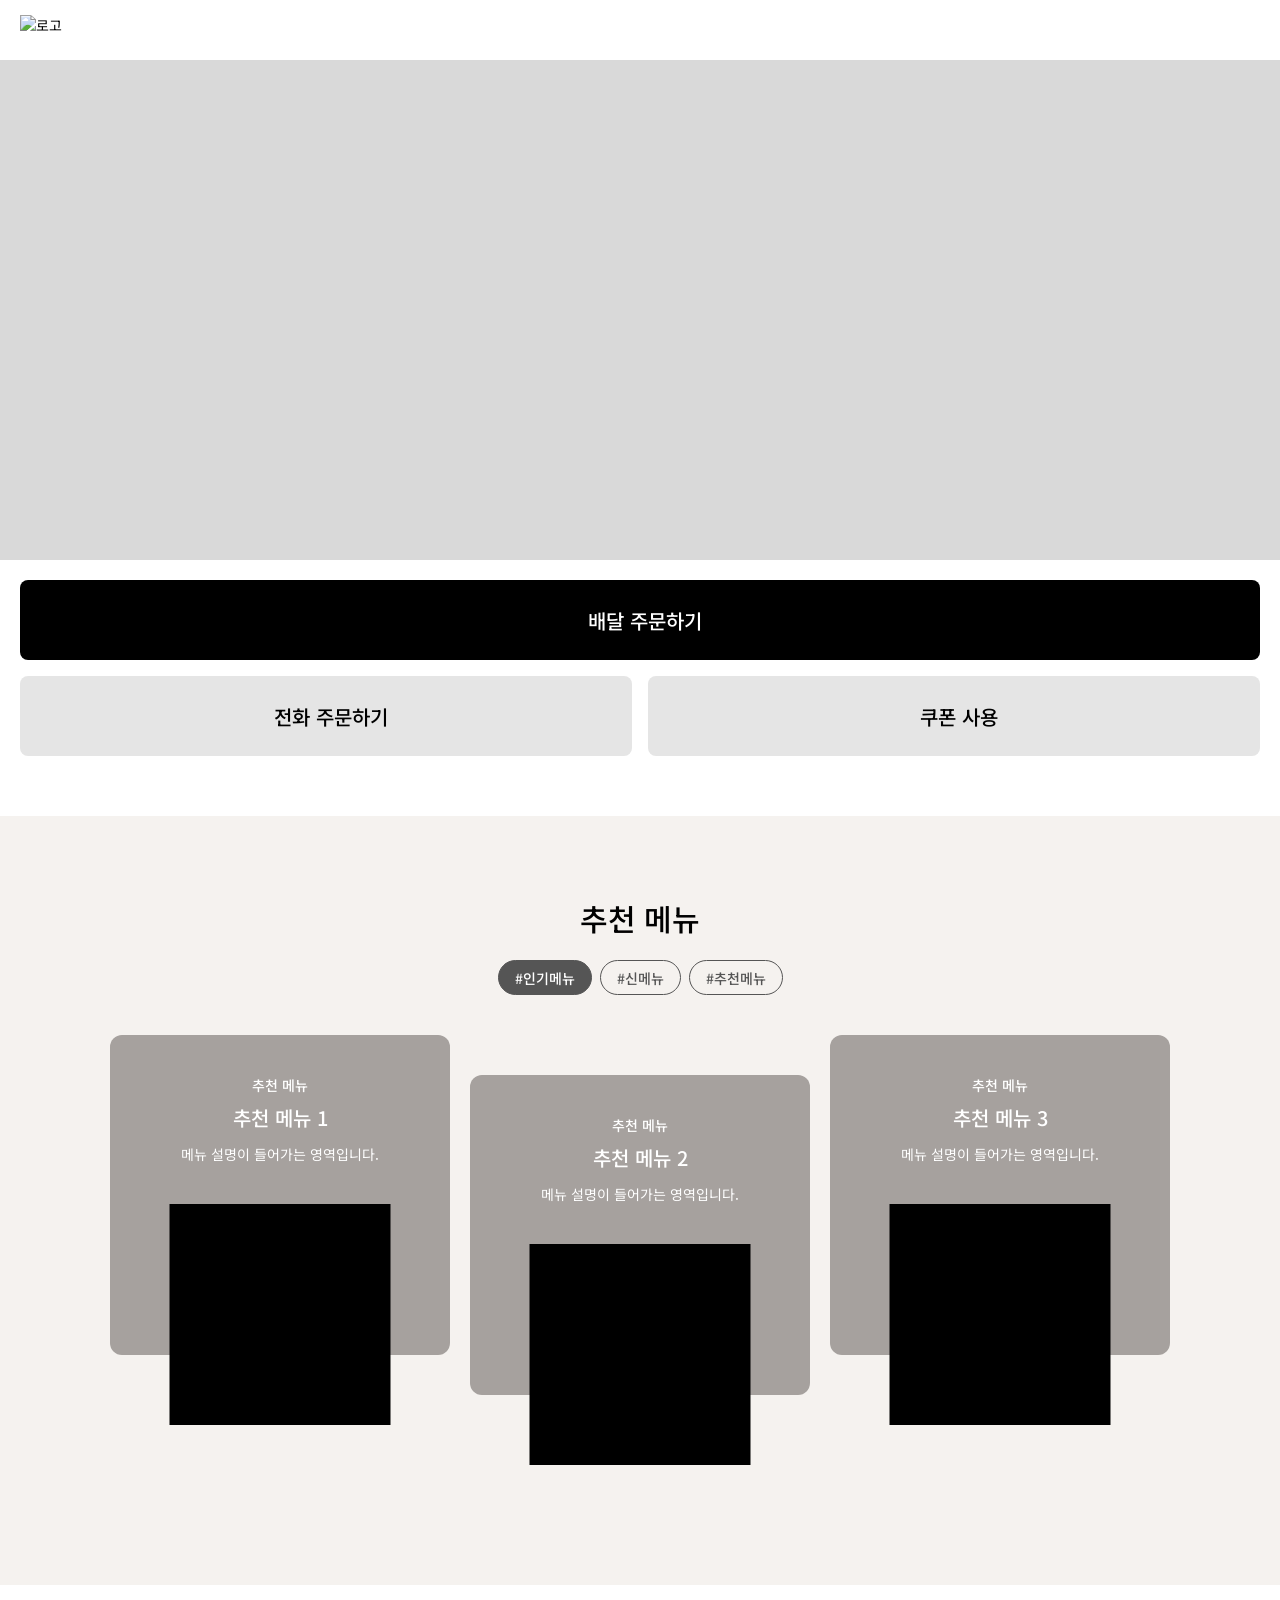
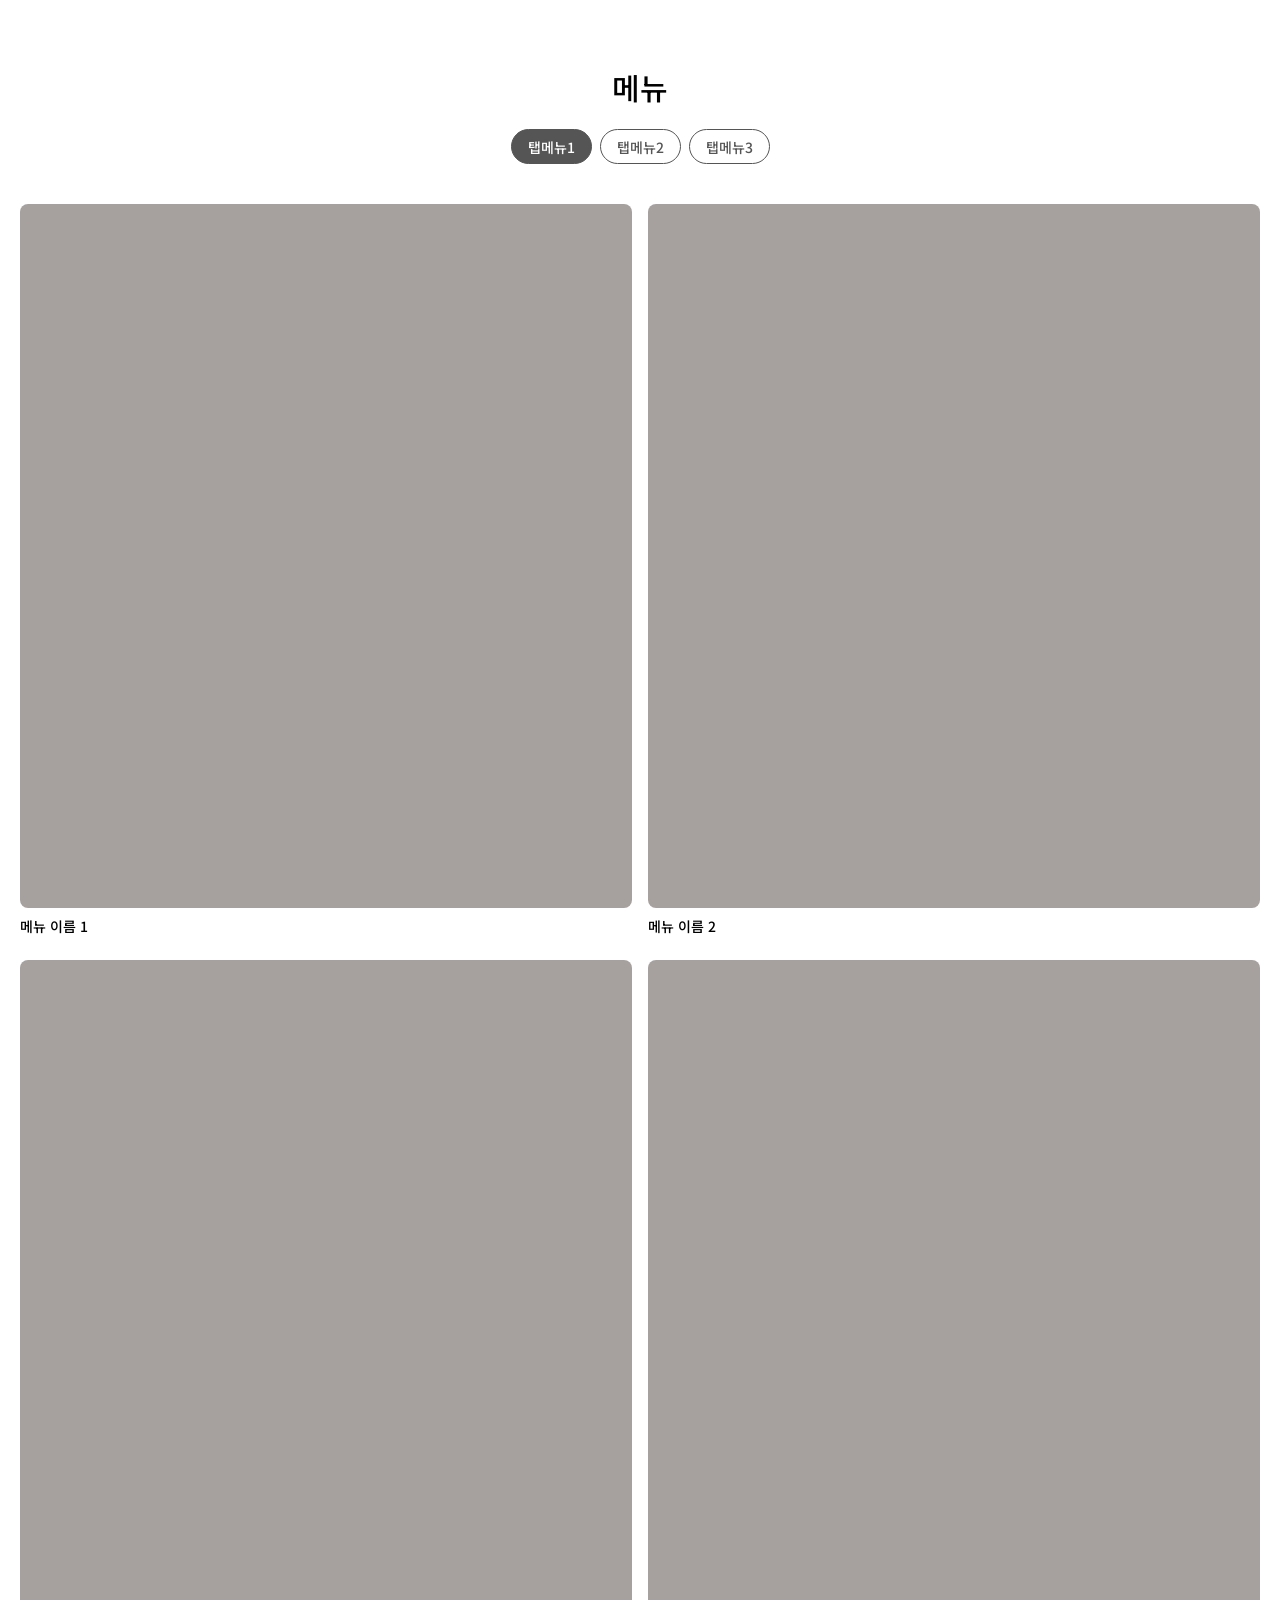
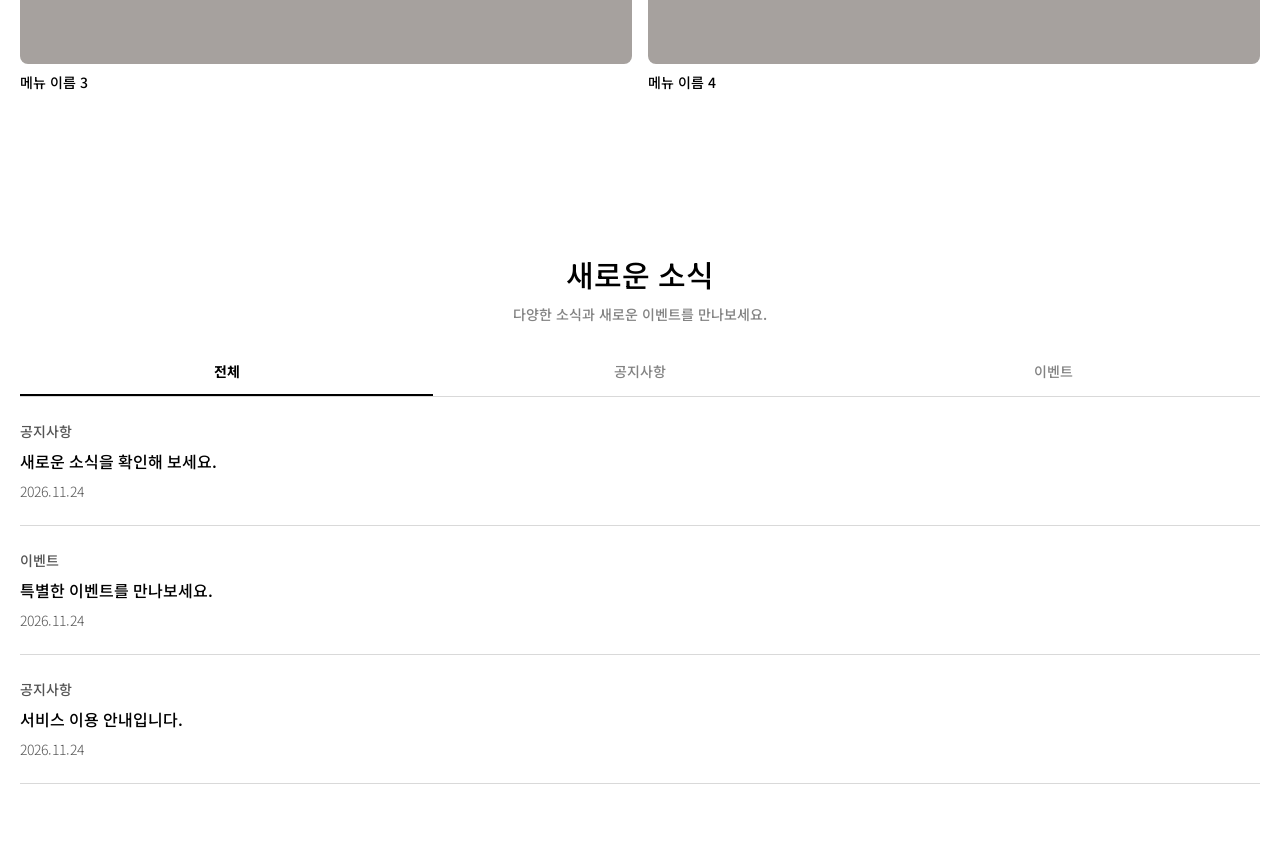
==== index.html @ c5b10034 "main page finish" ====
<!DOCTYPE html>
<html lang="ko">

<head>
    <meta charset="UTF-8">
    <meta name="viewport" content="width=device-width, initial-scale=1.0">

    <title>메인페이지</title>

    <!-- CSS -->
    <link rel="stylesheet" href="css/style.css">

    <!-- Noto Sans KR -->
    <link rel="preconnect" href="https://fonts.googleapis.com">
    <link rel="preconnect" href="https://fonts.gstatic.com" crossorigin>
    <link href="https://fonts.googleapis.com/css2?family=Noto+Sans+KR:wght@300;400;500;700&display=swap" rel="stylesheet">

    <!-- Lucide Icons -->
    <script src="https://unpkg.com/lucide@latest"></script>
</head>

<body>

    <!-- =========================
         HEADER
    ========================== -->

    <header class="header">
        <div class="inner">

            <!-- 로고 -->
            <a href="index.html" class="logo">
                <img src="images/logo.png" alt="로고">
            </a>

            <!-- 메뉴 -->
            <button type="button" class="menu-btn" aria-label="메뉴 열기">
                <i data-lucide="menu"></i>
            </button>

        </div>
    </header>


    <main>

        <!-- =========================
             HERO SECTION
        ========================== -->

        <section class="hero" aria-label="메인 배너">
        </section>


        <!-- =========================
             SECTION 1
             주문 버튼
        ========================== -->

        <section class="section_1">

            <div class="inner">

                <div class="order-wrap">

                    <button type="button" class="order-btn delivery">
                        <i data-lucide="bike"></i>
                        배달 주문하기
                    </button>

                    <button type="button" class="order-btn phone">
                        <i data-lucide="phone"></i>
                        전화 주문하기
                    </button>

                    <button type="button" class="order-btn coupon">
                        <i data-lucide="ticket"></i>
                        쿠폰 사용
                    </button>

                </div>

            </div>

        </section>


        <!-- =========================
             SECTION 2
             추천 메뉴
        ========================== -->

        <section class="section_2">

            <div class="inner">

                <h2 class="section-title">추천 메뉴</h2>

                <!-- 해시태그 버튼 -->

                <div class="hashtag-wrap">

                    <button type="button" class="hashtag active">
                        #인기메뉴
                    </button>

                    <button type="button" class="hashtag">
                        #신메뉴
                    </button>

                    <button type="button" class="hashtag">
                        #추천메뉴
                    </button>

                </div>

            </div>


            <!-- 추천 메뉴 슬라이드 -->

            <div class="recommend-wrap">

                <!-- 추천 메뉴 1 -->

                <article class="recommend-item">

                    <div class="recommend-card">

                        <p class="recommend-subtitle">
                            추천 메뉴
                        </p>

                        <h3 class="recommend-title">
                            추천 메뉴 1
                        </h3>

                        <p class="recommend-desc">
                            메뉴 설명이 들어가는 영역입니다.
                        </p>

                        <div class="recommend-img recommend-img01">
                        </div>

                    </div>

                </article>


                <!-- 추천 메뉴 2 / 중앙 카드 -->

                <article class="recommend-item current">

                    <div class="recommend-card">

                        <p class="recommend-subtitle">
                            추천 메뉴
                        </p>

                        <h3 class="recommend-title">
                            추천 메뉴 2
                        </h3>

                        <p class="recommend-desc">
                            메뉴 설명이 들어가는 영역입니다.
                        </p>

                        <div class="recommend-img recommend-img02">
                        </div>

                    </div>

                </article>


                <!-- 추천 메뉴 3 -->

                <article class="recommend-item">

                    <div class="recommend-card">

                        <p class="recommend-subtitle">
                            추천 메뉴
                        </p>

                        <h3 class="recommend-title">
                            추천 메뉴 3
                        </h3>

                        <p class="recommend-desc">
                            메뉴 설명이 들어가는 영역입니다.
                        </p>

                        <div class="recommend-img recommend-img03">
                        </div>

                    </div>

                </article>

            </div>

        </section>


        <!-- =========================
             SECTION 3
             메뉴
        ========================== -->

        <section class="section_3">

            <div class="inner">

                <h2 class="section-title">메뉴</h2>

                <!-- 해시태그 버튼 -->

                <div class="hashtag-wrap">

                    <button type="button" class="hashtag active">
                        탭메뉴1
                    </button>

                    <button type="button" class="hashtag">
                        탭메뉴2
                    </button>

                    <button type="button" class="hashtag">
                        탭메뉴3
                    </button>

                </div>


                <!-- 메뉴 콘텐츠 -->

                <div class="menu-wrap">

                    <!-- 메뉴 1 -->

                    <article class="menu-item">

                        <div class="menu-img menu-img01">
                        </div>

                        <h3 class="menu-title">
                            메뉴 이름 1
                        </h3>

                    </article>


                    <!-- 메뉴 2 -->

                    <article class="menu-item">

                        <div class="menu-img menu-img02">
                        </div>

                        <h3 class="menu-title">
                            메뉴 이름 2
                        </h3>

                    </article>


                    <!-- 메뉴 3 -->

                    <article class="menu-item">

                        <div class="menu-img menu-img03">
                        </div>

                        <h3 class="menu-title">
                            메뉴 이름 3
                        </h3>

                    </article>


                    <!-- 메뉴 4 -->

                    <article class="menu-item">

                        <div class="menu-img menu-img04">
                        </div>

                        <h3 class="menu-title">
                            메뉴 이름 4
                        </h3>

                    </article>

                </div>

            </div>

        </section>


        <!-- =========================
             SECTION 4
             새로운 소식
        ========================== -->

        <section class="section_4">

            <div class="inner">

                <h2 class="section-title">새로운 소식</h2>

                <p class="section-desc">
                    다양한 소식과 새로운 이벤트를 만나보세요.
                </p>


                <!-- 탭 메뉴 -->

                <div class="tab-wrap">

                    <button type="button" class="tab-btn active">
                        전체
                    </button>

                    <button type="button" class="tab-btn">
                        공지사항
                    </button>

                    <button type="button" class="tab-btn">
                        이벤트
                    </button>

                </div>


                <!-- 소식 콘텐츠 -->

                <div class="news-wrap">

                    <!-- 콘텐츠 1 -->

                    <article class="news-item">

                        <div class="news-text">

                            <p class="news-subtitle">
                                공지사항
                            </p>

                            <h3 class="news-title">
                                새로운 소식을 확인해 보세요.
                            </h3>

                            <p class="news-date">
                                2026.11.24
                            </p>

                        </div>

                        <i data-lucide="chevron-right"></i>

                    </article>


                    <!-- 콘텐츠 2 -->

                    <article class="news-item">

                        <div class="news-text">

                            <p class="news-subtitle">
                                이벤트
                            </p>

                            <h3 class="news-title">
                                특별한 이벤트를 만나보세요.
                            </h3>

                            <p class="news-date">
                                2026.11.24
                            </p>

                        </div>

                        <i data-lucide="chevron-right"></i>

                    </article>


                    <!-- 콘텐츠 3 -->

                    <article class="news-item">

                        <div class="news-text">

                            <p class="news-subtitle">
                                공지사항
                            </p>

                            <h3 class="news-title">
                                서비스 이용 안내입니다.
                            </h3>

                            <p class="news-date">
                                2026.11.24
                            </p>

                        </div>

                        <i data-lucide="chevron-right"></i>

                    </article>

                </div>

            </div>

        </section>

    </main>


    <!-- Lucide Icons 실행 -->

    <script>
        lucide.createIcons();
    </script>

</body>

</html>
---- css/style.css ----
/* =========================
   GLOBAL
========================= */

* {
    margin: 0;
    padding: 0;
    box-sizing: border-box;
}

body {
    width: 100%;
    font-family: 'Noto Sans KR', sans-serif;
    font-size: 14px;
    font-weight: 400;
    color: #000000;
    background-color: #ffffff;
}

a {
    color: inherit;
    text-decoration: none;
}

button {
    font-family: inherit;
    color: inherit;
    border: none;
    background: none;
    cursor: pointer;
}

img {
    display: block;
    max-width: 100%;
}

ul, ol {
    list-style: none;
}


/* =========================
   COMMON
   공통 레이아웃
========================= */

.inner {
    width: 100%;
    max-width: 1440px;
    padding: 0 20px;
    margin: 0 auto;
}


/* 공통 섹션 타이틀 */

.section-title {
    font-size: 30px;
    font-weight: 500;
    color: #000000;
    text-align: center;
    margin-bottom: 20px;
}


/* =========================
   HEADER
========================= */

.header {
    width: 100%;
    height: 60px;
    background-color: #ffffff;
}

.header .inner {
    height: 100%;
    display: flex;
    justify-content: space-between;
    align-items: center;
}


/* 로고 */

.logo {
    display: flex;
    align-items: center;
}

.logo img {
    height: 30px;
    width: auto;
}


/* 메뉴 아이콘 */

.menu-btn {
    display: flex;
    justify-content: center;
    align-items: center;
}

.menu-btn svg {
    width: 24px;
    height: 24px;
}


/* =========================
   HERO SECTION
========================= */

.hero {
    width: 100%;
    height: 500px;

    /* 임시 배경색 */
    background-color: #d9d9d9;

    /* 이미지 임시 경로 */
    background-image: url('../images/hero.jpg');

    background-position: center;
    background-repeat: no-repeat;
    background-size: cover;
}


/* =========================
   SECTION 1
   주문 버튼
========================= */

.section_1 {
    width: 100%;
    padding: 20px 0 60px;
    background-color: #ffffff;
}


/* 주문 버튼 전체 영역 */

.order-wrap {
    display: grid;
    grid-template-columns: repeat(2, minmax(0, 1fr));
    gap: 16px;
}


/* 주문 버튼 공통 스타일 */

.order-btn {
    width: 100%;
    height: 80px;

    display: flex;
    justify-content: center;
    align-items: center;
    gap: 10px;

    font-size: 20px;
    font-weight: 500;

    background-color: #e5e5e5;
    border-radius: 8px;
}


/* 배달 주문하기 */

.delivery {
    grid-column: 1 / -1;
    background-color: #000000;
    color: #ffffff;
}


/* 전화 주문하기 */

.phone {
    background-color: #e5e5e5;
}


/* 쿠폰 사용 */

.coupon {
    background-color: #e5e5e5;
}


/* 주문 버튼 아이콘 */

.order-btn svg {
    width: 24px;
    height: 24px;
    flex-shrink: 0;
}


/* =========================
   COMMON HASHTAG
   공통 해시태그 버튼
========================= */

.hashtag-wrap {
    display: flex;
    justify-content: center;
    align-items: center;
    flex-wrap: wrap;

    gap: 8px;
    margin-bottom: 40px;
}

.hashtag {
    height: 35px;
    padding: 0 16px;

    display: flex;
    justify-content: center;
    align-items: center;

    font-size: 14px;
    font-weight: 500;

    border: 1px solid #555555;
    border-radius: 30px;

    background-color: transparent;
    color: #555555;
}


/* 활성화 해시태그 */

.hashtag.active {
    background-color: #555555;
    color: #ffffff;
}


/* =========================
   SECTION 2
   추천 메뉴
========================= */

.section_2 {
    width: 100%;
    padding: 80px 0 100px;

    background-color: #f5f2ef;

    /* 영역 밖으로 나가는 카드 숨기기 */
    overflow: hidden;
}


/* 추천 메뉴 전체 영역 */

.recommend-wrap {
    width: 100%;
    max-width: 1440px;
    margin: 0 auto;

    display: flex;
    justify-content: center;
    align-items: flex-start;

    gap: 20px;

    /* 카드 하단 이미지 공간 확보 */
    padding-bottom: 90px;
}


/* 추천 메뉴 개별 콘텐츠 */

.recommend-item {
    flex-shrink: 0;
    width: 68%;
    max-width: 340px;
}


/* 중앙 카드 위치 조정 */

.recommend-item.current {
    margin-top: 40px;
}


/* 추천 메뉴 배경 카드 */

.recommend-card {
    position: relative;

    width: 100%;
    height: 320px;

    padding: 40px 16px 0;

    background-color: #a6a19e;
    border-radius: 12px;

    text-align: center;
}


/* 추천 메뉴 서브 타이틀 */

.recommend-subtitle {
    font-size: 14px;
    font-weight: 500;
    color: #ffffff;

    margin-bottom: 8px;
}


/* 추천 메뉴 타이틀 */

.recommend-title {
    font-size: 20px;
    font-weight: 500;
    color: #ffffff;

    margin-bottom: 12px;
}


/* 추천 메뉴 설명 */

.recommend-desc {
    font-size: 14px;
    font-weight: 400;
    color: #ffffff;
}


/* 추천 메뉴 이미지 */

.recommend-img {
    position: absolute;

    left: 50%;
    bottom: -70px;

    transform: translateX(-50%);

    width: 65%;
    aspect-ratio: 1 / 1;

    /* 임시 이미지 영역 */
    background-color: #000000;

    background-position: center;
    background-repeat: no-repeat;
    background-size: contain;
}


/* 추천 메뉴 이미지 임시 경로 */

.recommend-img01 {
    background-image: url('../images/recommend01.png');
}

.recommend-img02 {
    background-image: url('../images/recommend02.png');
}

.recommend-img03 {
    background-image: url('../images/recommend03.png');
}


/* =========================
   SECTION 3
   메뉴
========================= */

.section_3 {
    width: 100%;
    padding: 80px 0;
    background-color: #ffffff;
}


/* 메뉴 콘텐츠 전체 영역 */

.menu-wrap {
    display: grid;

    /* 가로 2열 배치 */
    grid-template-columns: repeat(2, minmax(0, 1fr));

    column-gap: 16px;
    row-gap: 24px;
}


/* 메뉴 개별 콘텐츠 */

.menu-item {
    width: 100%;
    min-width: 0;
}


/* 메뉴 이미지 */

.menu-img {
    width: 100%;

    /* 세로가 조금 더 긴 직사각형 */
    aspect-ratio: 1 / 1.15;

    /* 임시 이미지 배경색 */
    background-color: #a6a19e;

    border-radius: 8px;

    background-position: center;
    background-repeat: no-repeat;
    background-size: cover;
}


/* 메뉴 이미지 임시 경로 */

.menu-img01 {
    background-image: url('../images/menu01.jpg');
}

.menu-img02 {
    background-image: url('../images/menu02.jpg');
}

.menu-img03 {
    background-image: url('../images/menu03.jpg');
}

.menu-img04 {
    background-image: url('../images/menu04.jpg');
}


/* 메뉴 콘텐츠 타이틀 */

.menu-title {
    font-size: 14px;
    font-weight: 500;
    color: #000000;

    text-align: left;
    margin-top: 8px;
}


/* =========================
   SECTION 4
   새로운 소식
========================= */

.section_4 {
    width: 100%;
    padding: 80px 0;
    background-color: #ffffff;
}


/* 섹션 타이틀 */

.section_4 .section-title {
    margin-bottom: 8px;
}


/* 문단 */

.section-desc {
    font-size: 14px;
    font-weight: 500;
    color: #838383;

    text-align: center;
    margin-bottom: 24px;
}


/* 탭 메뉴 전체 영역 */

.tab-wrap {
    display: flex;
    width: 100%;

    border-bottom: 1px solid #d9d9d9;
}


/* 탭 메뉴 버튼 */

.tab-btn {
    flex: 1;
    height: 48px;

    font-size: 14px;
    font-weight: 500;
    color: #838383;

    border-bottom: 2px solid transparent;
}


/* 활성화 탭 */

.tab-btn.active {
    font-weight: 700;
    color: #000000;

    border-bottom: 2px solid #000000;
}


/* 소식 콘텐츠 전체 영역 */

.news-wrap {
    width: 100%;
}


/* 소식 개별 콘텐츠 */

.news-item {
    display: flex;
    justify-content: space-between;
    align-items: center;

    gap: 16px;
    padding: 24px 0;

    border-bottom: 1px solid #d9d9d9;
}


/* 소식 텍스트 영역 */

.news-text {
    display: flex;
    flex-direction: column;

    gap: 8px;
}


/* 콘텐츠 서브 타이틀 */

.news-subtitle {
    font-size: 14px;
    font-weight: 500;
    color: #555555;
}


/* 콘텐츠 타이틀 */

.news-title {
    font-size: 16px;
    font-weight: 500;
    color: #000000;
}


/* 콘텐츠 날짜 */

.news-date {
    font-size: 14px;
    font-weight: 300;
    color: #555555;
}


/* 화살표 아이콘 */

.news-item svg {
    width: 20px;
    height: 20px;
    flex-shrink: 0;
}


/* =========================
   RESPONSIVE
   모바일 화면
========================= */

@media screen and (max-width: 480px) {

    /* 주문 버튼 */

    .order-btn {
        gap: 6px;
    }

    .order-btn svg {
        width: 20px;
        height: 20px;
    }


    /* 해시태그 버튼 */

    .hashtag {
        padding: 0 12px;
    }


    /* 추천 메뉴 */

    .recommend-wrap {
        gap: 16px;
    }

    .recommend-item {
        width: 68%;
    }

    .recommend-card {
        height: 300px;
    }


    /* 메뉴 */

    .menu-wrap {
        column-gap: 16px;
        row-gap: 24px;
    }

}


/* 작은 모바일 화면 */

@media screen and (max-width: 360px) {

    .order-btn {
        font-size: 16px;
    }

    .hashtag {
        padding: 0 10px;
    }

    .recommend-title {
        font-size: 18px;
    }

}
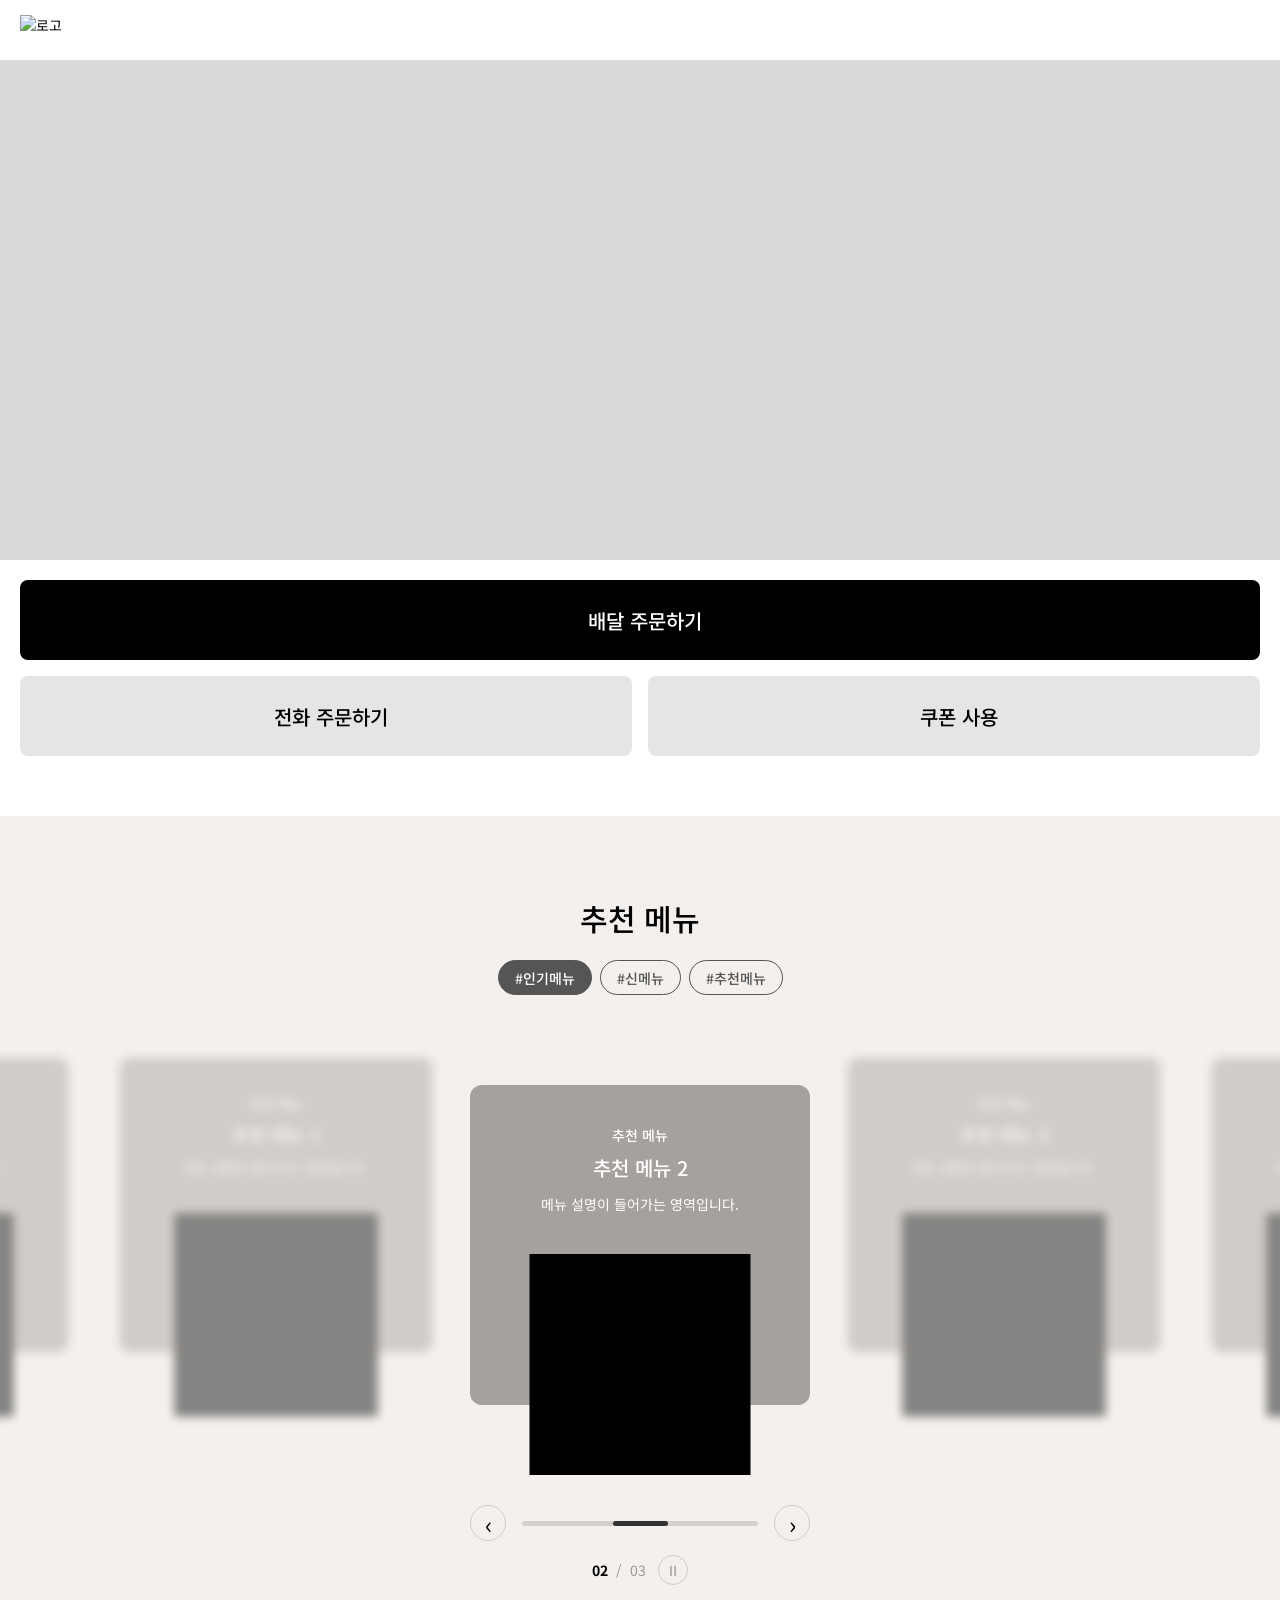
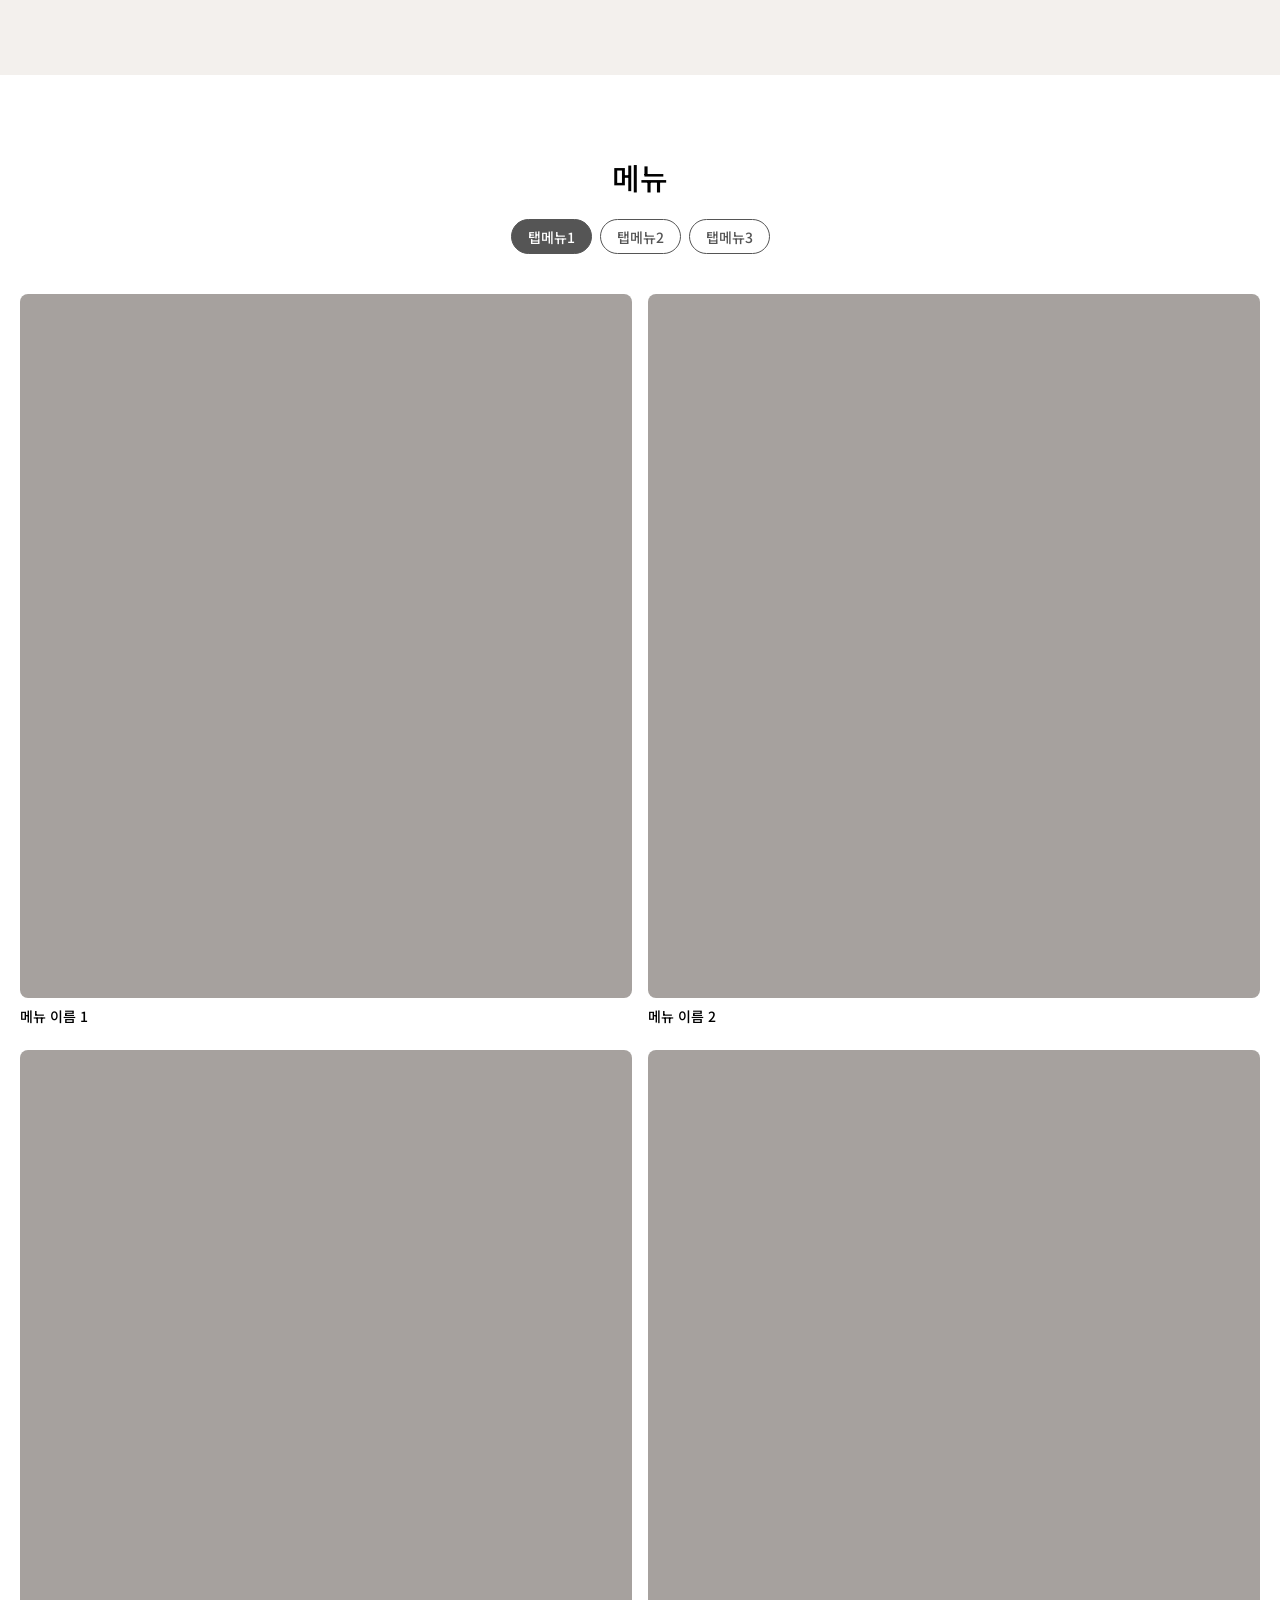
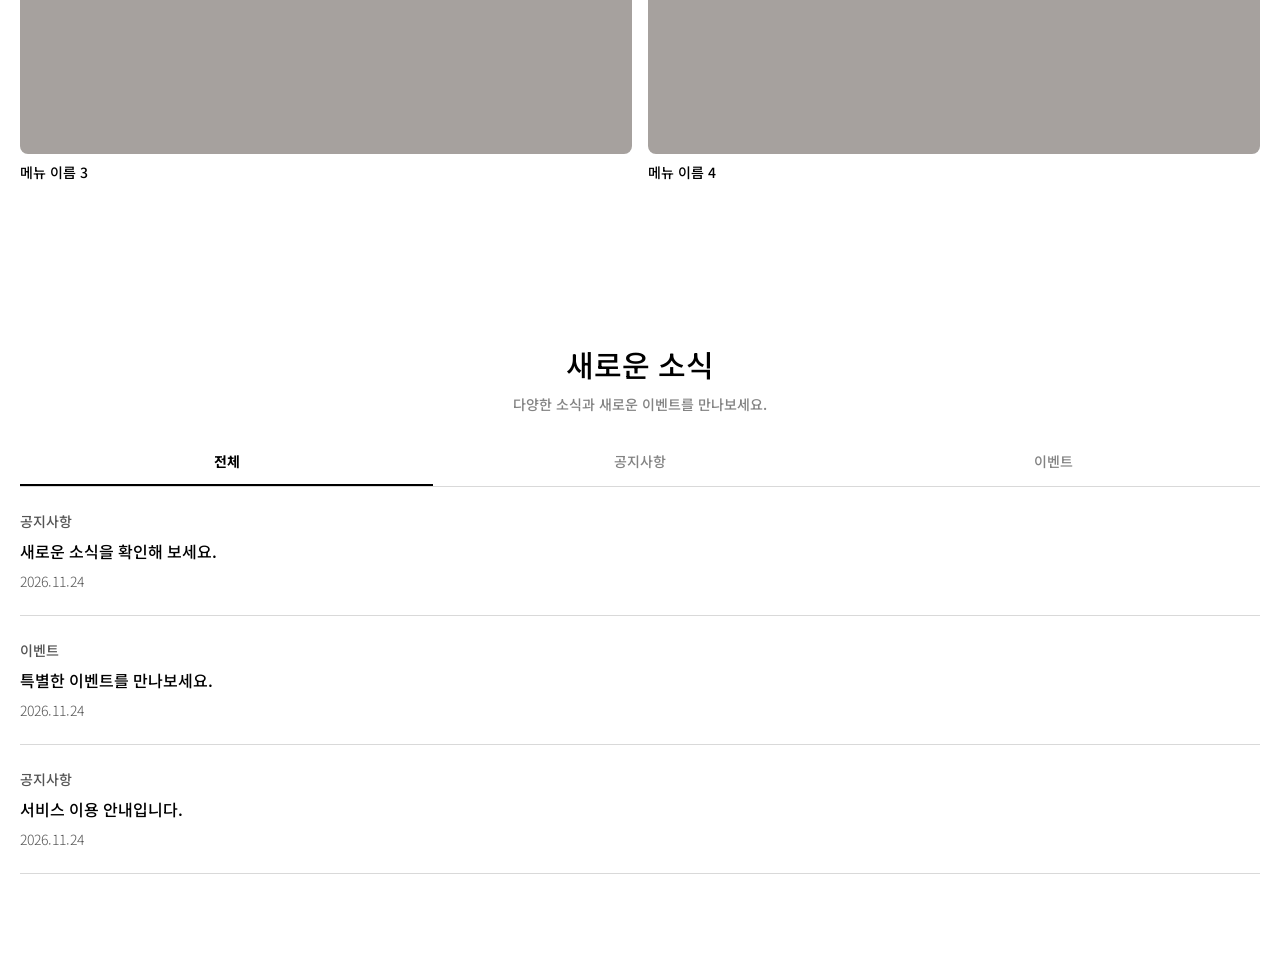
==== commit f7075a06: "배포_1" ====
--- a/index.html
+++ b/index.html
@@ -8,15 +8,12 @@
 
     <title>메인페이지</title>
 
-    <!-- CSS -->
     <link rel="stylesheet" href="css/style.css">
 
     <!-- Noto Sans KR -->
-    <link rel="preconnect" href="https://fonts.googleapis.com">
-    <link rel="preconnect" href="https://fonts.gstatic.com" crossorigin>
     <link href="https://fonts.googleapis.com/css2?family=Noto+Sans+KR:wght@300;400;500;700&display=swap" rel="stylesheet">
 
-    <!-- Lucide Icons -->
+    <!-- Lucide 아이콘 -->
     <script src="https://unpkg.com/lucide@latest"></script>
 </head>
 
@@ -29,13 +26,11 @@
     <header class="header">
         <div class="inner">
 
-            <!-- 로고 -->
-            <a href="index.html" class="logo">
+            <a class="logo" href="index.html">
                 <img src="images/logo.png" alt="로고">
             </a>
 
-            <!-- 메뉴 -->
-            <button type="button" class="menu-btn" aria-label="메뉴 열기">
+            <button class="menu-btn" id="menuOpen" aria-label="메뉴 열기">
                 <i data-lucide="menu"></i>
             </button>
 
@@ -43,19 +38,72 @@
     </header>
 
 
+    <!-- =========================
+         햄버거 메뉴
+    ========================== -->
+
+    <div class="menu-overlay" id="menuOverlay"></div>
+
+    <aside class="side-menu" id="sideMenu" inert>
+
+        <div class="side-menu-header">
+
+            <h2>MENU</h2>
+
+            <button id="menuClose" aria-label="메뉴 닫기">
+                <i data-lucide="x"></i>
+            </button>
+
+        </div>
+
+        <nav>
+            <ul class="side-menu-list">
+
+                <li>
+                    <a href="list.html">
+                        리스트페이지
+                        <i data-lucide="chevron-right"></i>
+                    </a>
+                </li>
+
+                <li>
+                    <a href="#">
+                        상세페이지
+                        <i data-lucide="chevron-right"></i>
+                    </a>
+                </li>
+
+                <li>
+                    <a href="#">
+                        결제페이지
+                        <i data-lucide="chevron-right"></i>
+                    </a>
+                </li>
+
+                <li>
+                    <a href="#">
+                        결제
+                        <i data-lucide="chevron-right"></i>
+                    </a>
+                </li>
+
+            </ul>
+        </nav>
+
+    </aside>
+
+
     <main>
 
         <!-- =========================
-             HERO SECTION
+             MAIN BANNER
         ========================== -->
 
-        <section class="hero" aria-label="메인 배너">
-        </section>
+        <section class="hero" aria-label="메인 배너"></section>
 
 
         <!-- =========================
-             SECTION 1
-             주문 버튼
+             SECTION 1 : 주문하기
         ========================== -->
 
         <section class="section_1">
@@ -64,20 +112,20 @@
 
                 <div class="order-wrap">
 
-                    <button type="button" class="order-btn delivery">
+                    <a href="list.html" class="order-btn delivery">
                         <i data-lucide="bike"></i>
                         배달 주문하기
-                    </button>
-
-                    <button type="button" class="order-btn phone">
+                    </a>
+
+                    <button class="order-btn phone" id="phoneOpen">
                         <i data-lucide="phone"></i>
                         전화 주문하기
                     </button>
 
-                    <button type="button" class="order-btn coupon">
+                    <a href="#" class="order-btn coupon">
                         <i data-lucide="ticket"></i>
                         쿠폰 사용
-                    </button>
+                    </a>
 
                 </div>
 
@@ -87,31 +135,20 @@
 
 
         <!-- =========================
-             SECTION 2
-             추천 메뉴
+             SECTION 2 : 추천 메뉴
         ========================== -->
 
-        <section class="section_2">
+        <section class="section_2" id="recommendSection">
 
             <div class="inner">
 
                 <h2 class="section-title">추천 메뉴</h2>
 
-                <!-- 해시태그 버튼 -->
-
                 <div class="hashtag-wrap">
 
-                    <button type="button" class="hashtag active">
-                        #인기메뉴
-                    </button>
-
-                    <button type="button" class="hashtag">
-                        #신메뉴
-                    </button>
-
-                    <button type="button" class="hashtag">
-                        #추천메뉴
-                    </button>
+                    <button class="hashtag active">#인기메뉴</button>
+                    <button class="hashtag">#신메뉴</button>
+                    <button class="hashtag">#추천메뉴</button>
 
                 </div>
 
@@ -120,93 +157,144 @@
 
             <!-- 추천 메뉴 슬라이드 -->
 
-            <div class="recommend-wrap">
-
-                <!-- 추천 메뉴 1 -->
-
-                <article class="recommend-item">
-
-                    <div class="recommend-card">
-
-                        <p class="recommend-subtitle">
-                            추천 메뉴
-                        </p>
-
-                        <h3 class="recommend-title">
-                            추천 메뉴 1
-                        </h3>
-
-                        <p class="recommend-desc">
-                            메뉴 설명이 들어가는 영역입니다.
-                        </p>
-
-                        <div class="recommend-img recommend-img01">
+            <div class="recommend-viewport"
+                 id="recommendViewport"
+                 tabindex="0"
+                 aria-label="추천 메뉴 슬라이드">
+
+                <div class="recommend-wrap" id="recommendTrack">
+
+
+                    <!-- 추천 메뉴 1 -->
+
+                    <article class="recommend-item">
+
+                        <div class="recommend-card">
+
+                            <p class="recommend-subtitle">
+                                추천 메뉴
+                            </p>
+
+                            <h3 class="recommend-title">
+                                추천 메뉴 1
+                            </h3>
+
+                            <p class="recommend-desc">
+                                메뉴 설명이 들어가는 영역입니다.
+                            </p>
+
+                            <div class="recommend-img recommend-img01"></div>
+
                         </div>
 
-                    </div>
-
-                </article>
-
-
-                <!-- 추천 메뉴 2 / 중앙 카드 -->
-
-                <article class="recommend-item current">
-
-                    <div class="recommend-card">
-
-                        <p class="recommend-subtitle">
-                            추천 메뉴
-                        </p>
-
-                        <h3 class="recommend-title">
-                            추천 메뉴 2
-                        </h3>
-
-                        <p class="recommend-desc">
-                            메뉴 설명이 들어가는 영역입니다.
-                        </p>
-
-                        <div class="recommend-img recommend-img02">
+                    </article>
+
+
+                    <!-- 추천 메뉴 2 -->
+
+                    <article class="recommend-item">
+
+                        <div class="recommend-card">
+
+                            <p class="recommend-subtitle">
+                                추천 메뉴
+                            </p>
+
+                            <h3 class="recommend-title">
+                                추천 메뉴 2
+                            </h3>
+
+                            <p class="recommend-desc">
+                                메뉴 설명이 들어가는 영역입니다.
+                            </p>
+
+                            <div class="recommend-img recommend-img02"></div>
+
                         </div>
 
-                    </div>
-
-                </article>
-
-
-                <!-- 추천 메뉴 3 -->
-
-                <article class="recommend-item">
-
-                    <div class="recommend-card">
-
-                        <p class="recommend-subtitle">
-                            추천 메뉴
-                        </p>
-
-                        <h3 class="recommend-title">
-                            추천 메뉴 3
-                        </h3>
-
-                        <p class="recommend-desc">
-                            메뉴 설명이 들어가는 영역입니다.
-                        </p>
-
-                        <div class="recommend-img recommend-img03">
+                    </article>
+
+
+                    <!-- 추천 메뉴 3 -->
+
+                    <article class="recommend-item">
+
+                        <div class="recommend-card">
+
+                            <p class="recommend-subtitle">
+                                추천 메뉴
+                            </p>
+
+                            <h3 class="recommend-title">
+                                추천 메뉴 3
+                            </h3>
+
+                            <p class="recommend-desc">
+                                메뉴 설명이 들어가는 영역입니다.
+                            </p>
+
+                            <div class="recommend-img recommend-img03"></div>
+
                         </div>
 
-                    </div>
-
-                </article>
+                    </article>
+
+                </div>
 
             </div>
 
+
+            <!-- 하단 스크롤바 및 화살표 -->
+
+            <div class="recommend-controls">
+
+                <button class="slide-arrow"
+                        id="prevSlide"
+                        aria-label="이전 메뉴">
+                    ‹
+                </button>
+
+                <input type="range"
+                       id="recommendScrollbar"
+                       class="recommend-scrollbar"
+                       min="0"
+                       max="2"
+                       step="1"
+                       value="1"
+                       aria-label="추천 메뉴 이동">
+
+                <button class="slide-arrow"
+                        id="nextSlide"
+                        aria-label="다음 메뉴">
+                    ›
+                </button>
+
+            </div>
+
+
+            <!-- 슬라이드 번호 및 자동 재생 -->
+
+            <div class="slide-pagination">
+
+                <strong id="currentSlide">02</strong>
+
+                <span>/</span>
+
+                <span id="totalSlide">03</span>
+
+                <button class="play-toggle"
+                        id="playToggle"
+                        aria-label="자동 재생 일시정지">
+                    Ⅱ
+                </button>
+
+            </div>
+
         </section>
 
 
         <!-- =========================
-             SECTION 3
-             메뉴
+             SECTION 3 : 메뉴
         ========================== -->
 
         <section class="section_3">
@@ -215,81 +303,49 @@
 
                 <h2 class="section-title">메뉴</h2>
 
-                <!-- 해시태그 버튼 -->
-
                 <div class="hashtag-wrap">
 
-                    <button type="button" class="hashtag active">
-                        탭메뉴1
-                    </button>
-
-                    <button type="button" class="hashtag">
-                        탭메뉴2
-                    </button>
-
-                    <button type="button" class="hashtag">
-                        탭메뉴3
-                    </button>
+                    <button class="hashtag active">탭메뉴1</button>
+                    <button class="hashtag">탭메뉴2</button>
+                    <button class="hashtag">탭메뉴3</button>
 
                 </div>
 
 
-                <!-- 메뉴 콘텐츠 -->
-
                 <div class="menu-wrap">
 
-                    <!-- 메뉴 1 -->
-
                     <article class="menu-item">
 
-                        <div class="menu-img menu-img01">
-                        </div>
-
-                        <h3 class="menu-title">
-                            메뉴 이름 1
-                        </h3>
+                        <div class="menu-img menu-img01"></div>
+
+                        <h3 class="menu-title">메뉴 이름 1</h3>
 
                     </article>
 
 
-                    <!-- 메뉴 2 -->
-
                     <article class="menu-item">
 
-                        <div class="menu-img menu-img02">
-                        </div>
-
-                        <h3 class="menu-title">
-                            메뉴 이름 2
-                        </h3>
+                        <div class="menu-img menu-img02"></div>
+
+                        <h3 class="menu-title">메뉴 이름 2</h3>
 
                     </article>
 
 
-                    <!-- 메뉴 3 -->
-
                     <article class="menu-item">
 
-                        <div class="menu-img menu-img03">
-                        </div>
-
-                        <h3 class="menu-title">
-                            메뉴 이름 3
-                        </h3>
+                        <div class="menu-img menu-img03"></div>
+
+                        <h3 class="menu-title">메뉴 이름 3</h3>
 
                     </article>
 
 
-                    <!-- 메뉴 4 -->
-
                     <article class="menu-item">
 
-                        <div class="menu-img menu-img04">
-                        </div>
-
-                        <h3 class="menu-title">
-                            메뉴 이름 4
-                        </h3>
+                        <div class="menu-img menu-img04"></div>
+
+                        <h3 class="menu-title">메뉴 이름 4</h3>
 
                     </article>
 
@@ -301,8 +357,7 @@
 
 
         <!-- =========================
-             SECTION 4
-             새로운 소식
+             SECTION 4 : 새로운 소식
         ========================== -->
 
         <section class="section_4">
@@ -316,46 +371,28 @@
                 </p>
 
 
-                <!-- 탭 메뉴 -->
-
                 <div class="tab-wrap">
 
-                    <button type="button" class="tab-btn active">
-                        전체
-                    </button>
-
-                    <button type="button" class="tab-btn">
-                        공지사항
-                    </button>
-
-                    <button type="button" class="tab-btn">
-                        이벤트
-                    </button>
+                    <button class="tab-btn active">전체</button>
+                    <button class="tab-btn">공지사항</button>
+                    <button class="tab-btn">이벤트</button>
 
                 </div>
 
 
-                <!-- 소식 콘텐츠 -->
-
                 <div class="news-wrap">
 
-                    <!-- 콘텐츠 1 -->
-
                     <article class="news-item">
 
                         <div class="news-text">
 
-                            <p class="news-subtitle">
-                                공지사항
-                            </p>
+                            <p class="news-subtitle">공지사항</p>
 
                             <h3 class="news-title">
                                 새로운 소식을 확인해 보세요.
                             </h3>
 
-                            <p class="news-date">
-                                2026.11.24
-                            </p>
+                            <p class="news-date">2026.11.24</p>
 
                         </div>
 
@@ -364,23 +401,17 @@
                     </article>
 
 
-                    <!-- 콘텐츠 2 -->
-
                     <article class="news-item">
 
                         <div class="news-text">
 
-                            <p class="news-subtitle">
-                                이벤트
-                            </p>
+                            <p class="news-subtitle">이벤트</p>
 
                             <h3 class="news-title">
                                 특별한 이벤트를 만나보세요.
                             </h3>
 
-                            <p class="news-date">
-                                2026.11.24
-                            </p>
+                            <p class="news-date">2026.11.24</p>
 
                         </div>
 
@@ -389,23 +420,17 @@
                     </article>
 
 
-                    <!-- 콘텐츠 3 -->
-
                     <article class="news-item">
 
                         <div class="news-text">
 
-                            <p class="news-subtitle">
-                                공지사항
-                            </p>
+                            <p class="news-subtitle">공지사항</p>
 
                             <h3 class="news-title">
                                 서비스 이용 안내입니다.
                             </h3>
 
-                            <p class="news-date">
-                                2026.11.24
-                            </p>
+                            <p class="news-date">2026.11.24</p>
 
                         </div>
 
@@ -422,10 +447,1104 @@
     </main>
 
 
-    <!-- Lucide Icons 실행 -->
+    <!-- =========================
+         전화 주문하기 팝업
+    ========================== -->
+
+    <dialog class="phone-modal"
+            id="phoneModal"
+            aria-labelledby="phoneTitle">
+
+        <div class="phone-modal-inner">
+
+            <button class="phone-close"
+                    id="phoneClose"
+                    aria-label="팝업 닫기">
+
+                <i data-lucide="x"></i>
+
+            </button>
+
+
+            <div class="phone-modal-header">
+
+                <div class="phone-icon">
+                    <i data-lucide="phone"></i>
+                </div>
+
+                <h2 id="phoneTitle">전화 주문하기</h2>
+
+                <p>
+                    원하는 식당의 메뉴를 확인하고<br>
+                    전화로 간편하게 주문해요!
+                </p>
+
+                <small>
+                    매장 정보 및 가격은 디자인용 예시입니다.
+                </small>
+
+            </div>
+
+
+            <!-- JavaScript로 식당 목록 생성 -->
+
+            <div class="phone-store-wrap" id="phoneStores"></div>
+
+        </div>
+
+    </dialog>
+
+
+    <!-- =========================
+         JAVASCRIPT
+    ========================== -->
 
     <script>
-        lucide.createIcons();
+
+        // =========================
+        // 01. 전화 주문 식당 데이터
+        // =========================
+
+        const stores = [
+
+            {
+                name: '본스치킨 안양인덕원점',
+                rating: '5.0 (9)',
+                time: '10:00 ~ 22:00',
+
+                foods: [
+                    '오븐치킨 (반반)',
+                    '바베큐 치킨',
+                    '후라이드 치킨'
+                ],
+
+                prices: [
+                    20000,
+                    20000,
+                    19000
+                ],
+
+                benefit: '전화 주문 시 세트메뉴 2,000원 할인!'
+            },
+
+            {
+                name: '교촌치킨 평촌점',
+                rating: '4.9 (128)',
+                time: '11:00 ~ 23:00',
+
+                foods: [
+                    '허니콤보',
+                    '반반콤보',
+                    '레드콤보'
+                ],
+
+                prices: [
+                    26000,
+                    26000,
+                    25000
+                ],
+
+                benefit: '전화 주문 시 음료 무료 증정!'
+            },
+
+            {
+                name: 'BBQ치킨 범계점',
+                rating: '4.8 (203)',
+                time: '10:00 ~ 23:00',
+
+                foods: [
+                    '황금올리브치킨',
+                    '양념치킨',
+                    '반반치킨'
+                ],
+
+                prices: [
+                    22000,
+                    23000,
+                    23000
+                ],
+
+                benefit: '전화 주문 시 3,000원 즉시 할인!'
+            }
+
+        ];
+
+
+        const $ = id => document.getElementById(id);
+
+
+        // 전화 주문 식당 목록 생성
+
+        $('phoneStores').innerHTML = stores.map((s, i) => `
+
+            <article class="phone-store">
+
+                <div class="phone-store-header">
+
+                    <div class="phone-store-logo">
+
+                        <img src="images/store${i + 1}.png" alt="">
+
+                    </div>
+
+                    <div class="phone-store-info">
+
+                        <div class="phone-store-title">
+
+                            <h3>${s.name}</h3>
+
+                            <span class="phone-rating">
+                                ★ ${s.rating}
+                            </span>
+
+                        </div>
+
+                        <div class="phone-time">
+
+                            <i data-lucide="clock"></i>
+
+                            매일 ${s.time}
+
+                        </div>
+
+                    </div>
+
+                    <a href="#" class="call-btn">
+
+                        <i data-lucide="phone"></i>
+
+                        전화번호 준비 중
+
+                    </a>
+
+                </div>
+
+
+                <div class="phone-food-wrap">
+
+                    ${s.foods.map((f, j) => `
+
+                        <div class="phone-food phone-food0${i * 3 + j + 1}"
+                             style="background-image:url('images/food${i + 1}${j + 1}.jpg')">
+
+                            <div class="phone-food-text">
+
+                                <p>${f}</p>
+
+                                <div class="phone-price">
+
+                                    <strong>
+                                        ${s.prices[j].toLocaleString('ko-KR')}원
+                                    </strong>
+
+                                    ${i === 0 && j === 0
+                                        ? '<del>23,000원</del>'
+                                        : ''}
+
+                                </div>
+
+                            </div>
+
+                        </div>
+
+                    `).join('')}
+
+                </div>
+
+
+                <div class="phone-benefit ${i === 0 ? 'dark' : ''}">
+
+                    <i data-lucide="gift"></i>
+
+                    <p>${s.benefit}</p>
+
+                </div>
+
+            </article>
+
+        `).join('');
+
+
+        // Lucide 아이콘 실행
+
+        if (window.lucide) {
+            lucide.createIcons();
+        }
+
+
+        // =========================
+        // 02. 햄버거 메뉴
+        // =========================
+
+        const side = $('sideMenu');
+        const overlay = $('menuOverlay');
+        const modal = $('phoneModal');
+
+
+        function openMenu() {
+
+            side.inert = false;
+
+            side.classList.add('active');
+
+            overlay.classList.add('active');
+
+            document.body.classList.add('menu-open');
+
+            $('menuClose').focus();
+
+            schedule();
+
+        }
+
+
+        function closeMenu() {
+
+            side.classList.remove('active');
+
+            overlay.classList.remove('active');
+
+            document.body.classList.remove('menu-open');
+
+            $('menuOpen').focus();
+
+            side.inert = true;
+
+            schedule();
+
+        }
+
+
+        $('menuOpen').onclick = openMenu;
+
+        $('menuClose').onclick = closeMenu;
+
+        overlay.onclick = closeMenu;
+
+
+        side.querySelectorAll('a').forEach(a => {
+
+            a.addEventListener('click', closeMenu);
+
+        });
+
+
+        document.addEventListener('keydown', e => {
+
+            if (
+                e.key === 'Escape' &&
+                side.classList.contains('active')
+            ) {
+
+                closeMenu();
+
+            }
+
+        });
+
+
+        // =========================
+        // 03. 전화 주문 팝업
+        // =========================
+
+        $('phoneOpen').onclick = () => {
+
+            modal.showModal();
+
+            document.body.classList.add('modal-open');
+
+            schedule();
+
+        };
+
+
+        $('phoneClose').onclick = () => {
+
+            modal.close();
+
+        };
+
+
+        // 팝업 바깥 영역 클릭 시 닫기
+
+        modal.addEventListener('click', e => {
+
+            const r = modal.getBoundingClientRect();
+
+            if (
+                e.clientX < r.left ||
+                e.clientX > r.right ||
+                e.clientY < r.top ||
+                e.clientY > r.bottom
+            ) {
+
+                modal.close();
+
+            }
+
+        });
+
+
+        modal.addEventListener('close', () => {
+
+            document.body.classList.remove('modal-open');
+
+            $('phoneOpen').focus();
+
+            schedule();
+
+        });
+
+
+        // 임시 링크 이동 방지
+
+        document.querySelectorAll('a[href="#"]').forEach(a => {
+
+            a.addEventListener('click', e => {
+
+                e.preventDefault();
+
+            });
+
+        });
+
+
+        // =========================
+        // 04. 추천 메뉴 무한 슬라이드
+        // =========================
+
+        const section = $('recommendSection');
+        const viewport = $('recommendViewport');
+        const track = $('recommendTrack');
+        const range = $('recommendScrollbar');
+
+        const originals = Array.from(track.children);
+
+        const n = originals.length;
+
+
+        // 무한 슬라이드를 위한 카드 복제
+
+        function clone(s) {
+
+            const c = s.cloneNode(true);
+
+            c.setAttribute('aria-hidden', 'true');
+
+            return c;
+
+        }
+
+
+        track.prepend(...originals.map(clone));
+
+        track.append(...originals.map(clone));
+
+
+        const slides = Array.from(track.children);
+
+        const reduced = matchMedia(
+            '(prefers-reduced-motion: reduce)'
+        );
+
+
+        // 자동 재생 시간 : 3초
+        // 슬라이드 전환 시간 : 0.5초
+
+        const autoDelay = 3000;
+
+        const duration = 500;
+
+
+        let index = n + 1;
+
+        let busy = false;
+
+        let animationTimer;
+
+        let timer;
+
+        let playing = !reduced.matches;
+
+        let hovering = false;
+
+        let focused = false;
+
+        let visible = false;
+
+        let drag = null;
+
+
+        // 현재 실제 메뉴 번호
+
+        const real = () => {
+
+            return ((index - n) % n + n) % n;
+
+        };
+
+
+        // 카드 이동 거리
+
+        const step = () => {
+
+            return slides[0].offsetWidth +
+
+                (parseFloat(
+                    getComputedStyle(track).columnGap
+                ) || 0);
+
+        };
+
+
+        // 가운데 카드 위치 계산
+
+        function render(animate = false, offset = 0) {
+
+            track.style.transition =
+                animate && !reduced.matches
+
+                    ? `transform ${duration}ms ease`
+
+                    : 'none';
+
+
+            const position =
+
+                (viewport.clientWidth - slides[0].offsetWidth) / 2
+
+                - index * step()
+
+                + offset;
+
+
+            track.style.transform =
+                `translate3d(${position}px, 0, 0)`;
+
+        }
+
+
+        // 가운데 카드 강조 및 블러 효과
+
+        function active() {
+
+            slides.forEach((s, i) => {
+
+                s.classList.toggle(
+                    'current',
+                    i === index
+                );
+
+            });
+
+
+            range.value = real();
+
+            $('currentSlide').textContent =
+
+                String(real() + 1).padStart(2, '0');
+
+        }
+
+
+        // 무한 슬라이드 위치 보정
+
+        function finish() {
+
+            clearTimeout(animationTimer);
+
+            index = n + real();
+
+            track.classList.add('no-transition');
+
+            active();
+
+            render();
+
+            void track.offsetWidth;
+
+            track.classList.remove('no-transition');
+
+            busy = false;
+
+            schedule();
+
+        }
+
+
+        // 다음 또는 이전 메뉴 이동
+
+        function move(d) {
+
+            if (busy || drag || !d) return;
+
+            index += d;
+
+            busy = true;
+
+            active();
+
+            render(true);
+
+            animationTimer = setTimeout(
+
+                finish,
+
+                reduced.matches ? 0 : duration + 30
+
+            );
+
+            schedule();
+
+        }
+
+
+        // =========================
+        // 05. 자동 슬라이드
+        // =========================
+
+        function schedule() {
+
+            clearTimeout(timer);
+
+            if (
+
+                playing &&
+                !hovering &&
+                !focused &&
+                visible &&
+                !document.hidden &&
+                !drag &&
+                !busy &&
+                !modal.open &&
+                !side.classList.contains('active')
+
+            ) {
+
+                timer = setTimeout(
+
+                    () => move(1),
+
+                    autoDelay
+
+                );
+
+            }
+
+        }
+
+
+        // 자동 재생 버튼
+
+        function playLabel() {
+
+            $('playToggle').textContent =
+
+                playing ? 'Ⅱ' : '▶';
+
+
+            $('playToggle').setAttribute(
+
+                'aria-label',
+
+                playing
+                    ? '자동 재생 일시정지'
+                    : '자동 재생 시작'
+
+            );
+
+        }
+
+
+        $('playToggle').onclick = () => {
+
+            playing = !playing;
+
+            playLabel();
+
+            schedule();
+
+        };
+
+
+        // 좌우 화살표
+
+        $('prevSlide').onclick = () => move(-1);
+
+        $('nextSlide').onclick = () => move(1);
+
+
+        // 하단 스크롤바
+
+        range.max = n - 1;
+
+        range.oninput = () => {
+
+            const target = Number(range.value);
+
+            if (busy) finish();
+
+            let d = target - real();
+
+            if (d > n / 2) d -= n;
+
+            if (d < -n / 2) d += n;
+
+            move(d);
+
+        };
+
+
+        // 마우스를 올리면 자동 재생 정지
+
+        section.addEventListener('mouseenter', () => {
+
+            hovering = true;
+
+            schedule();
+
+        });
+
+
+        section.addEventListener('mouseleave', () => {
+
+            hovering = false;
+
+            schedule();
+
+        });
+
+
+        // 키보드 조작 중 자동 재생 정지
+
+        section.addEventListener('focusin', () => {
+
+            focused = true;
+
+            schedule();
+
+        });
+
+
+        section.addEventListener('focusout', e => {
+
+            if (!section.contains(e.relatedTarget)) {
+
+                focused = false;
+
+                schedule();
+
+            }
+
+        });
+
+
+        // 다른 브라우저 탭 이동 시 정지
+
+        document.addEventListener(
+
+            'visibilitychange',
+
+            schedule
+
+        );
+
+
+        // 추천 메뉴가 화면에 보일 때만 자동 재생
+
+        if ('IntersectionObserver' in window) {
+
+            new IntersectionObserver(
+
+                ([e]) => {
+
+                    visible = e.isIntersecting;
+
+                    schedule();
+
+                },
+
+                {
+                    threshold: 0.1
+                }
+
+            ).observe(section);
+
+        } else {
+
+            visible = true;
+
+        }
+
+
+        // =========================
+        // 06. 마우스 드래그 및 터치
+        // =========================
+
+        viewport.addEventListener('pointerdown', e => {
+
+            if (!e.isPrimary || e.button !== 0) return;
+
+            if (busy) finish();
+
+
+            drag = {
+
+                id: e.pointerId,
+
+                x: e.clientX,
+
+                dx: 0
+
+            };
+
+
+            viewport.setPointerCapture(e.pointerId);
+
+            viewport.classList.add('dragging');
+
+            schedule();
+
+        });
+
+
+        viewport.addEventListener('pointermove', e => {
+
+            if (!drag || drag.id !== e.pointerId) return;
+
+
+            drag.dx = Math.max(
+
+                -step(),
+
+                Math.min(
+
+                    step(),
+
+                    e.clientX - drag.x
+
+                )
+
+            );
+
+
+            render(false, drag.dx);
+
+        });
+
+
+        function endDrag(e, cancel = false) {
+
+            if (!drag || drag.id !== e.pointerId) return;
+
+
+            const dx = drag.dx;
+
+            drag = null;
+
+            viewport.classList.remove('dragging');
+
+
+            if (viewport.hasPointerCapture(e.pointerId)) {
+
+                viewport.releasePointerCapture(e.pointerId);
+
+            }
+
+
+            const limit = Math.min(
+
+                70,
+
+                step() * 0.2
+
+            );
+
+
+            if (!cancel && Math.abs(dx) > limit) {
+
+                move(dx < 0 ? 1 : -1);
+
+            } else if (!cancel && Math.abs(dx) < 5) {
+
+                const clicked = document.elementFromPoint(
+
+                    e.clientX,
+
+                    e.clientY
+
+                )?.closest('.recommend-item');
+
+
+                const d = slides.indexOf(clicked) - index;
+
+
+                if (clicked && d) {
+
+                    move(Math.sign(d));
+
+                } else {
+
+                    render(true);
+
+                }
+
+            } else {
+
+                render(true);
+
+            }
+
+
+            schedule();
+
+        }
+
+
+        viewport.addEventListener('pointerup', e => {
+
+            endDrag(e);
+
+        });
+
+
+        viewport.addEventListener('pointercancel', e => {
+
+            endDrag(e, true);
+
+        });
+
+
+        viewport.addEventListener('lostpointercapture', e => {
+
+            endDrag(e, true);
+
+        });
+
+
+        viewport.addEventListener('dragstart', e => {
+
+            e.preventDefault();
+
+        });
+
+
+        // 키보드 방향키로 메뉴 이동
+
+        viewport.addEventListener('keydown', e => {
+
+            if (['ArrowLeft', 'ArrowRight'].includes(e.key)) {
+
+                e.preventDefault();
+
+                move(e.key === 'ArrowLeft' ? -1 : 1);
+
+            }
+
+        });
+
+
+        // 화면 크기 변경 시 중앙 정렬
+
+        window.addEventListener('resize', () => {
+
+            if (busy) finish();
+
+            render();
+
+        });
+
+
+        // 슬라이드 최초 실행
+
+        active();
+
+        render();
+
+        playLabel();
+
+        schedule();
+
+
+        // =========================
+        // 07. 해시태그 및 탭 활성화
+        // =========================
+
+        document.querySelectorAll(
+
+            '.hashtag-wrap, .tab-wrap'
+
+        ).forEach(group => {
+
+            group.querySelectorAll('button').forEach(button => {
+
+                button.onclick = () => {
+
+                    group.querySelectorAll('button').forEach(item => {
+
+                        item.classList.toggle(
+
+                            'active',
+
+                            item === button
+
+                        );
+
+                    });
+
+                };
+
+            });
+
+        });
+
+
+        // =========================
+        // 08. SLIDE IN 등장 모션
+        // =========================
+
+        if (
+
+            !reduced.matches &&
+
+            'IntersectionObserver' in window
+
+        ) {
+
+
+            // 화면에 들어오면 모션 실행
+
+            const observer = new IntersectionObserver(
+
+                (entries, o) => {
+
+                    entries.forEach(e => {
+
+                        if (e.isIntersecting) {
+
+                            e.target.classList.add('motion-visible');
+
+                            // 최초 한 번만 실행
+
+                            o.unobserve(e.target);
+
+                        }
+
+                    });
+
+                },
+
+                {
+                    threshold: 0.1
+                }
+
+            );
+
+
+            // 영역별 등장 방향 및 시간 설정
+
+            const groups = [
+
+                // 헤더
+
+                ['.header .logo', 'left', 0],
+
+                ['.header .menu-btn', 'right', 100],
+
+
+                // 메인 배너
+
+                ['.hero', 'left', 150],
+
+
+                // 주문 버튼
+
+                ['.delivery', 'left', 0],
+
+                ['.phone', 'left', 150],
+
+                ['.coupon', 'right', 150],
+
+
+                // 섹션 타이틀 및 해시태그
+
+                ['.section-title', 'left', 0],
+
+                ['.hashtag-wrap', 'right', 100],
+
+
+                // 추천 메뉴
+
+                ['.recommend-viewport', 'right', 200],
+
+                ['.recommend-controls', 'left', 100],
+
+                ['.slide-pagination', 'right', 150],
+
+
+                // 메뉴 이미지
+
+                ['.menu-item', 'alternate', 0, 120],
+
+
+                // 새로운 소식
+
+                ['.section-desc', 'right', 100],
+
+                ['.tab-wrap', 'left', 150],
+
+                ['.news-item', 'left', 0, 150]
+
+            ];
+
+
+            groups.forEach(
+
+                ([selector, dir, delay, stagger = 0]) => {
+
+                    document.querySelectorAll(selector).forEach(
+
+                        (el, i) => {
+
+                            const direction =
+
+                                dir === 'alternate'
+
+                                    ? (i % 2 ? 'right' : 'left')
+
+                                    : dir;
+
+
+                            el.classList.add(
+
+                                'slide-motion',
+
+                                'slide-from-' + direction
+
+                            );
+
+
+                            el.style.setProperty(
+
+                                '--motion-delay',
+
+                                `${delay + i * stagger}ms`
+
+                            );
+
+
+                            observer.observe(el);
+
+                        }
+
+                    );
+
+                }
+
+            );
+
+        }
+
     </script>
 
 </body>
--- a/css/style.css
+++ b/css/style.css
@@ -1,7 +1,7 @@
 
-/* =========================
-   GLOBAL
-========================= */
+/* =================================
+   01. 공통 설정
+================================== */
 
 * {
     margin: 0;
@@ -10,12 +10,12 @@
 }
 
 body {
-    width: 100%;
     font-family: 'Noto Sans KR', sans-serif;
     font-size: 14px;
     font-weight: 400;
-    color: #000000;
-    background-color: #ffffff;
+    color: #000;
+    background: #fff;
+    overflow-x: clip;
 }
 
 a {
@@ -24,9 +24,9 @@
 }
 
 button {
-    font-family: inherit;
+    font: inherit;
     color: inherit;
-    border: none;
+    border: 0;
     background: none;
     cursor: pointer;
 }
@@ -39,12 +39,6 @@
 ul, ol {
     list-style: none;
 }
-
-
-/* =========================
-   COMMON
-   공통 레이아웃
-========================= */
 
 .inner {
     width: 100%;
@@ -53,41 +47,36 @@
     margin: 0 auto;
 }
 
-
-/* 공통 섹션 타이틀 */
-
 .section-title {
     font-size: 30px;
     font-weight: 500;
-    color: #000000;
     text-align: center;
     margin-bottom: 20px;
 }
 
-
-/* =========================
-   HEADER
-========================= */
+button:focus-visible,
+a:focus-visible,
+input:focus-visible {
+    outline: 2px solid #555;
+    outline-offset: 3px;
+}
+
+
+/* =================================
+   02. HEADER
+================================== */
 
 .header {
-    width: 100%;
     height: 60px;
-    background-color: #ffffff;
-}
-
-.header .inner {
+    background: #fff;
+}
+
+.header .inner,
+.list-header .inner {
     height: 100%;
     display: flex;
+    align-items: center;
     justify-content: space-between;
-    align-items: center;
-}
-
-
-/* 로고 */
-
-.logo {
-    display: flex;
-    align-items: center;
 }
 
 .logo img {
@@ -95,117 +84,194 @@
     width: auto;
 }
 
-
-/* 메뉴 아이콘 */
-
-.menu-btn {
-    display: flex;
-    justify-content: center;
-    align-items: center;
-}
-
-.menu-btn svg {
-    width: 24px;
-    height: 24px;
-}
-
-
-/* =========================
-   HERO SECTION
-========================= */
+.menu-btn,
+.side-menu-header button {
+    width: 40px;
+    height: 40px;
+    display: grid;
+    place-items: center;
+}
+
+
+/* =================================
+   03. 햄버거 메뉴
+================================== */
+
+body.menu-open,
+body.modal-open {
+    overflow: hidden;
+}
+
+.menu-overlay {
+    position: fixed;
+    inset: 0;
+    background: #0007;
+    opacity: 0;
+    visibility: hidden;
+    transition: 0.3s;
+    z-index: 999;
+}
+
+.menu-overlay.active {
+    opacity: 1;
+    visibility: visible;
+}
+
+.side-menu {
+    position: fixed;
+    top: 0;
+    right: 0;
+
+    width: 66.67%;
+    height: 100dvh;
+
+    padding: 0 20px;
+
+    background: #fff;
+
+    transform: translateX(100%);
+
+    visibility: hidden;
+
+    transition: 0.3s;
+
+    overflow-y: auto;
+
+    z-index: 1000;
+}
+
+.side-menu.active {
+    transform: translateX(0);
+    visibility: visible;
+}
+
+.side-menu-header {
+    height: 80px;
+
+    display: flex;
+    align-items: center;
+    justify-content: space-between;
+
+    border-bottom: 1px solid #e5e5e5;
+}
+
+.side-menu-header h2 {
+    font-size: 24px;
+    font-weight: 500;
+}
+
+.side-menu nav {
+    padding-top: 20px;
+}
+
+.side-menu-list li {
+    border-bottom: 1px solid #e5e5e5;
+}
+
+.side-menu-list a {
+    min-height: 70px;
+
+    display: flex;
+    align-items: center;
+    justify-content: space-between;
+
+    font-size: 18px;
+    font-weight: 500;
+
+    gap: 10px;
+}
+
+.side-menu-list svg {
+    width: 20px;
+    flex-shrink: 0;
+}
+
+
+/* =================================
+   04. MAIN BANNER
+================================== */
 
 .hero {
-    width: 100%;
     height: 500px;
 
-    /* 임시 배경색 */
     background-color: #d9d9d9;
 
-    /* 이미지 임시 경로 */
     background-image: url('../images/hero.jpg');
 
     background-position: center;
+    background-size: cover;
     background-repeat: no-repeat;
-    background-size: cover;
-}
-
-
-/* =========================
-   SECTION 1
-   주문 버튼
-========================= */
+}
+
+
+/* =================================
+   05. SECTION 1 : 주문 버튼
+================================== */
 
 .section_1 {
-    width: 100%;
     padding: 20px 0 60px;
-    background-color: #ffffff;
-}
-
-
-/* 주문 버튼 전체 영역 */
+}
 
 .order-wrap {
     display: grid;
+
     grid-template-columns: repeat(2, minmax(0, 1fr));
+
     gap: 16px;
 }
 
-
-/* 주문 버튼 공통 스타일 */
-
 .order-btn {
-    width: 100%;
     height: 80px;
 
     display: flex;
+    align-items: center;
     justify-content: center;
-    align-items: center;
+
     gap: 10px;
 
     font-size: 20px;
     font-weight: 500;
 
-    background-color: #e5e5e5;
     border-radius: 8px;
-}
-
-
-/* 배달 주문하기 */
+
+    transition: transform 0.2s, opacity 0.2s;
+}
 
 .delivery {
     grid-column: 1 / -1;
-    background-color: #000000;
-    color: #ffffff;
-}
-
-
-/* 전화 주문하기 */
-
-.phone {
-    background-color: #e5e5e5;
-}
-
-
-/* 쿠폰 사용 */
-
+
+    background: #000;
+    color: #fff;
+}
+
+.phone,
 .coupon {
-    background-color: #e5e5e5;
-}
-
-
-/* 주문 버튼 아이콘 */
+    background: #e5e5e5;
+}
 
 .order-btn svg {
     width: 24px;
-    height: 24px;
     flex-shrink: 0;
 }
 
 
-/* =========================
-   COMMON HASHTAG
-   공통 해시태그 버튼
-========================= */
+/* 마우스 호버 */
+
+.order-btn:hover {
+    transform: scale(1.02);
+}
+
+
+/* 버튼 클릭 효과 */
+
+.order-btn:active {
+    transform: scale(0.98);
+}
+
+
+/* =================================
+   06. 해시태그 버튼
+================================== */
 
 .hashtag-wrap {
     display: flex;
@@ -214,135 +280,174 @@
     flex-wrap: wrap;
 
     gap: 8px;
+
     margin-bottom: 40px;
 }
 
 .hashtag {
     height: 35px;
+
     padding: 0 16px;
-
-    display: flex;
-    justify-content: center;
-    align-items: center;
 
     font-size: 14px;
     font-weight: 500;
 
-    border: 1px solid #555555;
+    border: 1px solid #555;
     border-radius: 30px;
 
-    background-color: transparent;
-    color: #555555;
-}
-
-
-/* 활성화 해시태그 */
+    color: #555;
+}
 
 .hashtag.active {
-    background-color: #555555;
-    color: #ffffff;
-}
-
-
-/* =========================
-   SECTION 2
-   추천 메뉴
-========================= */
+    background: #555;
+    color: #fff;
+}
+
+
+/* =================================
+   07. SECTION 2 : 추천 메뉴
+================================== */
 
 .section_2 {
-    width: 100%;
-    padding: 80px 0 100px;
-
-    background-color: #f5f2ef;
-
-    /* 영역 밖으로 나가는 카드 숨기기 */
+    padding: 80px 0 90px;
+
+    background: #f3f0ed;
+
     overflow: hidden;
 }
 
 
-/* 추천 메뉴 전체 영역 */
-
-.recommend-wrap {
+/* 슬라이드 화면 영역 */
+
+.recommend-viewport {
+
+    --card-width: min(76%, 340px);
+
+    position: relative;
+
     width: 100%;
     max-width: 1440px;
+
     margin: 0 auto;
 
-    display: flex;
-    justify-content: center;
+    overflow: hidden;
+
+    touch-action: pan-y;
+
+    cursor: grab;
+
+    user-select: none;
+    -webkit-user-select: none;
+}
+
+
+/* 드래그 시 마우스 모양 */
+
+.recommend-viewport.dragging {
+    cursor: grabbing;
+}
+
+
+/* 슬라이드 전체 트랙 */
+
+.recommend-wrap {
+    display: flex;
     align-items: flex-start;
 
-    gap: 20px;
-
-    /* 카드 하단 이미지 공간 확보 */
-    padding-bottom: 90px;
-}
-
-
-/* 추천 메뉴 개별 콘텐츠 */
+    width: 100%;
+
+    gap: 24px;
+
+    padding: 10px 0 100px;
+
+    will-change: transform;
+}
+
+
+/* 양옆 카드 블러 처리 */
 
 .recommend-item {
-    flex-shrink: 0;
-    width: 68%;
-    max-width: 340px;
-}
-
-
-/* 중앙 카드 위치 조정 */
+    flex: 0 0 var(--card-width);
+
+    min-width: 0;
+
+    filter: blur(5px);
+
+    opacity: 0.45;
+
+    transform: scale(0.92);
+
+    transition:
+        filter 0.5s,
+        opacity 0.5s,
+        transform 0.5s,
+        margin-top 0.5s;
+}
+
+
+/* 가운데 카드 강조 */
 
 .recommend-item.current {
+    filter: none;
+
+    opacity: 1;
+
+    transform: scale(1);
+
     margin-top: 40px;
 }
 
 
-/* 추천 메뉴 배경 카드 */
+/* 무한 반복 시 위치 보정 */
+
+.recommend-wrap.no-transition,
+.recommend-wrap.no-transition .recommend-item {
+    transition: none !important;
+}
+
+
+/* 추천 메뉴 카드 디자인 */
 
 .recommend-card {
     position: relative;
 
-    width: 100%;
     height: 320px;
 
     padding: 40px 16px 0;
 
-    background-color: #a6a19e;
+    background: #a6a19e;
+
     border-radius: 12px;
 
     text-align: center;
-}
-
-
-/* 추천 메뉴 서브 타이틀 */
+
+    color: #fff;
+}
 
 .recommend-subtitle {
     font-size: 14px;
     font-weight: 500;
-    color: #ffffff;
 
     margin-bottom: 8px;
 }
-
-
-/* 추천 메뉴 타이틀 */
 
 .recommend-title {
     font-size: 20px;
     font-weight: 500;
-    color: #ffffff;
 
     margin-bottom: 12px;
 }
-
-
-/* 추천 메뉴 설명 */
 
 .recommend-desc {
     font-size: 14px;
-    font-weight: 400;
-    color: #ffffff;
-}
-
-
-/* 추천 메뉴 이미지 */
+
+    line-height: 1.5;
+
+    word-break: keep-all;
+}
+
+
+/* 추천 메뉴 음식 이미지 */
 
 .recommend-img {
     position: absolute;
@@ -353,18 +458,15 @@
     transform: translateX(-50%);
 
     width: 65%;
+
     aspect-ratio: 1 / 1;
 
-    /* 임시 이미지 영역 */
-    background-color: #000000;
+    background-color: #000;
 
     background-position: center;
+    background-size: contain;
     background-repeat: no-repeat;
-    background-size: contain;
-}
-
-
-/* 추천 메뉴 이미지 임시 경로 */
+}
 
 .recommend-img01 {
     background-image: url('../images/recommend01.png');
@@ -379,59 +481,194 @@
 }
 
 
-/* =========================
-   SECTION 3
-   메뉴
-========================= */
-
-.section_3 {
-    width: 100%;
+/* =================================
+   08. 추천 메뉴 스크롤바
+================================== */
+
+.recommend-controls {
+    width: calc(100% - 40px);
+    max-width: 340px;
+
+    margin: 0 auto;
+
+    display: flex;
+    align-items: center;
+    justify-content: center;
+
+    gap: 16px;
+}
+
+
+/* 좌우 화살표 및 재생 버튼 */
+
+.slide-arrow,
+.play-toggle {
+    width: 36px;
+    height: 36px;
+
+    display: grid;
+    place-items: center;
+
+    flex-shrink: 0;
+
+    border: 1px solid #ccc;
+    border-radius: 50%;
+
+    font-size: 24px;
+
+    transition: 0.2s;
+}
+
+.slide-arrow:hover,
+.play-toggle:hover {
+    background: #000;
+    color: #fff;
+}
+
+
+/* 스크롤바 기본 설정 */
+
+.recommend-scrollbar {
+    appearance: none;
+    -webkit-appearance: none;
+
+    flex: 1;
+
+    min-width: 0;
+    height: 24px;
+
+    background: transparent;
+
+    cursor: pointer;
+}
+
+
+/* 스크롤바 배경 */
+
+.recommend-scrollbar::-webkit-slider-runnable-track {
+    height: 5px;
+
+    background: #d4d0cc;
+
+    border-radius: 10px;
+}
+
+
+/* 스크롤바 손잡이 */
+
+.recommend-scrollbar::-webkit-slider-thumb {
+    appearance: none;
+    -webkit-appearance: none;
+
+    width: 55px;
+    height: 5px;
+
+    background: #333;
+
+    border-radius: 10px;
+
+    cursor: grab;
+}
+
+
+/* Firefox 스크롤바 */
+
+.recommend-scrollbar::-moz-range-track {
+    height: 5px;
+
+    background: #d4d0cc;
+
+    border-radius: 10px;
+}
+
+.recommend-scrollbar::-moz-range-thumb {
+    width: 55px;
+    height: 5px;
+
+    background: #333;
+
+    border: 0;
+    border-radius: 10px;
+}
+
+
+/* 슬라이드 페이지 번호 */
+
+.slide-pagination {
+    display: flex;
+    align-items: center;
+    justify-content: center;
+
+    gap: 8px;
+
+    margin-top: 14px;
+
+    color: #999;
+}
+
+.slide-pagination strong {
+    color: #000;
+}
+
+
+/* 자동 재생 버튼 */
+
+.play-toggle {
+    width: 30px;
+    height: 30px;
+
+    font-size: 14px;
+
+    margin-left: 4px;
+}
+
+
+/* =================================
+   09. SECTION 3 : 메뉴
+================================== */
+
+.section_3,
+.section_4 {
     padding: 80px 0;
-    background-color: #ffffff;
-}
-
-
-/* 메뉴 콘텐츠 전체 영역 */
+}
 
 .menu-wrap {
     display: grid;
 
-    /* 가로 2열 배치 */
     grid-template-columns: repeat(2, minmax(0, 1fr));
 
-    column-gap: 16px;
-    row-gap: 24px;
-}
-
-
-/* 메뉴 개별 콘텐츠 */
+    gap: 24px 16px;
+}
 
 .menu-item {
-    width: 100%;
     min-width: 0;
 }
-
-
-/* 메뉴 이미지 */
 
 .menu-img {
     width: 100%;
 
-    /* 세로가 조금 더 긴 직사각형 */
     aspect-ratio: 1 / 1.15;
 
-    /* 임시 이미지 배경색 */
     background-color: #a6a19e;
 
+    background-position: center;
+    background-size: cover;
+    background-repeat: no-repeat;
+
     border-radius: 8px;
 
-    background-position: center;
-    background-repeat: no-repeat;
-    background-size: cover;
-}
-
-
-/* 메뉴 이미지 임시 경로 */
+    transition: transform 0.35s;
+}
+
+
+/* 메뉴 이미지 호버 확대 */
+
+.menu-item:hover .menu-img {
+    transform: scale(1.03);
+}
+
+
+/* 메뉴 이미지 경로 */
 
 .menu-img01 {
     background-image: url('../images/menu01.jpg');
@@ -448,108 +685,78 @@
 .menu-img04 {
     background-image: url('../images/menu04.jpg');
 }
-
-
-/* 메뉴 콘텐츠 타이틀 */
 
 .menu-title {
     font-size: 14px;
     font-weight: 500;
-    color: #000000;
-
-    text-align: left;
+
     margin-top: 8px;
 }
 
 
-/* =========================
-   SECTION 4
-   새로운 소식
-========================= */
-
-.section_4 {
-    width: 100%;
-    padding: 80px 0;
-    background-color: #ffffff;
-}
-
-
-/* 섹션 타이틀 */
+/* =================================
+   10. SECTION 4 : 새로운 소식
+================================== */
 
 .section_4 .section-title {
     margin-bottom: 8px;
 }
-
-
-/* 문단 */
 
 .section-desc {
     font-size: 14px;
     font-weight: 500;
+
     color: #838383;
 
     text-align: center;
+
     margin-bottom: 24px;
 }
 
 
-/* 탭 메뉴 전체 영역 */
+/* 탭 메뉴 */
 
 .tab-wrap {
     display: flex;
-    width: 100%;
 
     border-bottom: 1px solid #d9d9d9;
 }
-
-
-/* 탭 메뉴 버튼 */
 
 .tab-btn {
     flex: 1;
+
     height: 48px;
 
-    font-size: 14px;
     font-weight: 500;
+
     color: #838383;
 
     border-bottom: 2px solid transparent;
 }
-
-
-/* 활성화 탭 */
 
 .tab-btn.active {
     font-weight: 700;
-    color: #000000;
-
-    border-bottom: 2px solid #000000;
-}
-
-
-/* 소식 콘텐츠 전체 영역 */
-
-.news-wrap {
-    width: 100%;
-}
-
-
-/* 소식 개별 콘텐츠 */
+
+    color: #000;
+
+    border-color: #000;
+}
+
+
+/* 소식 목록 */
 
 .news-item {
     display: flex;
+    align-items: center;
     justify-content: space-between;
-    align-items: center;
 
     gap: 16px;
+
     padding: 24px 0;
 
     border-bottom: 1px solid #d9d9d9;
 }
 
-
-/* 소식 텍스트 영역 */
-
 .news-text {
     display: flex;
     flex-direction: column;
@@ -557,95 +764,1262 @@
     gap: 8px;
 }
 
-
-/* 콘텐츠 서브 타이틀 */
-
 .news-subtitle {
-    font-size: 14px;
     font-weight: 500;
-    color: #555555;
-}
-
-
-/* 콘텐츠 타이틀 */
+
+    color: #555;
+}
 
 .news-title {
     font-size: 16px;
     font-weight: 500;
-    color: #000000;
-}
-
-
-/* 콘텐츠 날짜 */
+}
 
 .news-date {
-    font-size: 14px;
     font-weight: 300;
-    color: #555555;
-}
-
-
-/* 화살표 아이콘 */
+
+    color: #555;
+}
 
 .news-item svg {
     width: 20px;
-    height: 20px;
+
     flex-shrink: 0;
 }
 
 
-/* =========================
-   RESPONSIVE
-   모바일 화면
-========================= */
+/* =================================
+   11. 전화 주문하기 팝업
+================================== */
+
+.phone-modal {
+    position: fixed;
+
+    inset: 0;
+
+    margin: auto;
+
+    width: calc(100% - 40px);
+    max-width: 900px;
+
+    max-height: 92dvh;
+
+    padding: 0;
+
+    border: 0;
+    border-radius: 24px;
+
+    background: #fff;
+
+    color: #000;
+
+    overflow-y: auto;
+
+    overscroll-behavior: contain;
+}
+
+
+/* 팝업 배경 */
+
+.phone-modal::backdrop {
+    background: rgba(0, 0, 0, 0.65);
+
+    backdrop-filter: blur(3px);
+}
+
+
+/* 팝업 등장 모션 */
+
+.phone-modal[open] {
+    animation: phoneSlideIn 0.45s
+        cubic-bezier(0.22, 1, 0.36, 1);
+}
+
+@keyframes phoneSlideIn {
+
+    from {
+        opacity: 0;
+
+        transform: translateX(80px);
+    }
+
+    to {
+        opacity: 1;
+
+        transform: translateX(0);
+    }
+
+}
+
+
+/* 팝업 내부 */
+
+.phone-modal-inner {
+    position: relative;
+
+    padding: 24px 20px;
+}
+
+
+/* 팝업 닫기 버튼 */
+
+.phone-close {
+    position: absolute;
+
+    top: 16px;
+    right: 16px;
+
+    width: 36px;
+    height: 36px;
+
+    display: grid;
+    place-items: center;
+
+    background: #eee;
+
+    border-radius: 50%;
+}
+
+
+/* 팝업 상단 */
+
+.phone-modal-header {
+    text-align: center;
+
+    padding: 16px 0 28px;
+}
+
+.phone-icon {
+    width: 64px;
+    height: 64px;
+
+    margin: 0 auto 16px;
+
+    display: grid;
+    place-items: center;
+
+    background: #eee;
+
+    border-radius: 50%;
+}
+
+.phone-icon svg {
+    width: 30px;
+    height: 30px;
+}
+
+.phone-modal-header h2 {
+    font-size: 28px;
+    font-weight: 700;
+
+    margin-bottom: 12px;
+}
+
+.phone-modal-header p {
+    font-size: 14px;
+
+    color: #555;
+
+    line-height: 1.6;
+}
+
+.phone-modal-header small {
+    display: block;
+
+    color: #777;
+
+    margin-top: 10px;
+}
+
+
+/* =================================
+   12. 전화 주문 식당 목록
+================================== */
+
+.phone-store-wrap {
+    display: flex;
+    flex-direction: column;
+
+    gap: 16px;
+}
+
+.phone-store {
+    padding: 16px;
+
+    border: 1px solid #ddd;
+    border-radius: 20px;
+}
+
+.phone-store-header {
+    display: flex;
+    align-items: center;
+
+    gap: 12px;
+
+    margin-bottom: 16px;
+}
+
+
+/* 식당 로고 */
+
+.phone-store-logo {
+    width: 64px;
+    height: 64px;
+
+    flex-shrink: 0;
+
+    background: #eee;
+
+    border-radius: 50%;
+
+    overflow: hidden;
+
+    filter: grayscale(1);
+}
+
+.phone-store-logo img {
+    width: 100%;
+    height: 100%;
+
+    object-fit: cover;
+}
+
+
+/* 식당 정보 */
+
+.phone-store-info {
+    flex: 1;
+
+    min-width: 0;
+}
+
+.phone-store-title {
+    display: flex;
+    align-items: center;
+    flex-wrap: wrap;
+
+    gap: 8px;
+
+    margin-bottom: 6px;
+}
+
+.phone-store-title h3 {
+    font-size: 20px;
+    font-weight: 700;
+}
+
+.phone-rating {
+    font-size: 14px;
+    font-weight: 700;
+
+    color: #555;
+}
+
+.phone-time {
+    display: flex;
+    align-items: center;
+
+    gap: 5px;
+
+    color: #777;
+}
+
+.phone-time svg {
+    width: 16px;
+    height: 16px;
+}
+
+
+/* 전화 주문 버튼 */
+
+.call-btn {
+    min-height: 44px;
+
+    display: flex;
+    align-items: center;
+    justify-content: center;
+
+    gap: 8px;
+
+    padding: 10px 16px;
+
+    background: #e5e5e5;
+
+    border-radius: 8px;
+
+    font-weight: 700;
+}
+
+.call-btn svg {
+    width: 18px;
+    height: 18px;
+}
+
+
+/* 음식 이미지 영역 */
+
+.phone-food-wrap {
+    display: grid;
+
+    grid-template-columns: repeat(3, minmax(0, 1fr));
+
+    gap: 10px;
+}
+
+.phone-food {
+    position: relative;
+
+    aspect-ratio: 16 / 10;
+
+    border-radius: 10px;
+
+    overflow: hidden;
+
+    background: #b5b5b5 center / cover no-repeat;
+}
+
+
+/* 음식 이미지 하단 그라데이션 */
+
+.phone-food::after,
+.food-card::after {
+    content: '';
+
+    position: absolute;
+
+    inset: 0;
+
+    background: linear-gradient(
+        to top,
+        #000d,
+        transparent 70%
+    );
+
+    pointer-events: none;
+}
+
+
+/* 음식 이름 및 가격 */
+
+.phone-food-text,
+.food-caption {
+    position: absolute;
+
+    bottom: 0;
+    left: 0;
+
+    width: 100%;
+
+    padding: 12px;
+
+    color: #fff;
+
+    z-index: 1;
+}
+
+.phone-food-text p,
+.food-caption p {
+    margin-bottom: 4px;
+}
+
+.phone-price,
+.food-price {
+    display: flex;
+    align-items: center;
+    flex-wrap: wrap;
+
+    gap: 5px;
+}
+
+.phone-price strong {
+    font-size: 18px;
+}
+
+.phone-price del,
+.food-price del {
+    font-size: 12px;
+
+    color: #ddd;
+}
+
+
+/* 식당 혜택 안내 */
+
+.phone-benefit {
+    display: flex;
+    align-items: center;
+
+    gap: 10px;
+
+    min-height: 40px;
+
+    padding: 10px 14px;
+
+    margin-top: 10px;
+
+    border-radius: 8px;
+
+    background: #e5e5e5;
+
+    color: #333;
+
+    font-weight: 700;
+}
+
+.phone-benefit.dark {
+    background: #444;
+
+    color: #fff;
+}
+
+.phone-benefit svg {
+    width: 22px;
+
+    flex-shrink: 0;
+}
+
+
+/* =================================
+   13. 배달 리스트페이지
+================================== */
+
+.delivery-page {
+    width: 100%;
+    max-width: 1440px;
+
+    margin: 0 auto;
+}
+
+.list-header {
+    height: 60px;
+
+    background: #fff;
+}
+
+.list-header-left,
+.list-header-right {
+    display: flex;
+    align-items: center;
+
+    gap: 20px;
+}
+
+.list-header h1 {
+    font-size: 24px;
+}
+
+.list-header a {
+    display: flex;
+    align-items: center;
+    justify-content: center;
+}
+
+.list-header svg {
+    width: 24px;
+    height: 24px;
+}
+
+
+/* 카테고리 가로 스크롤 */
+
+.category-scroll,
+.filter-scroll,
+.food-scroll {
+    display: flex;
+
+    overflow-x: auto;
+
+    scrollbar-width: none;
+}
+
+.category-scroll::-webkit-scrollbar,
+.filter-scroll::-webkit-scrollbar,
+.food-scroll::-webkit-scrollbar {
+    display: none;
+}
+
+.category-scroll {
+    align-items: center;
+
+    gap: 24px;
+
+    padding: 0 20px;
+
+    border-bottom: 1px solid #ddd;
+}
+
+.category-btn {
+    position: relative;
+
+    height: 55px;
+
+    flex-shrink: 0;
+
+    font-size: 16px;
+    font-weight: 500;
+
+    color: #838383;
+
+    white-space: nowrap;
+}
+
+.category-btn.active {
+    color: #000;
+
+    font-weight: 700;
+}
+
+.category-btn.active::after {
+    content: '';
+
+    position: absolute;
+
+    bottom: 0;
+    left: 0;
+
+    width: 100%;
+    height: 3px;
+
+    background: #000;
+}
+
+
+/* 필터 버튼 */
+
+.filter-scroll {
+    align-items: center;
+
+    gap: 10px;
+
+    padding: 16px 20px;
+}
+
+.filter-btn {
+    height: 40px;
+
+    padding: 0 16px;
+
+    display: flex;
+    align-items: center;
+    justify-content: center;
+
+    gap: 6px;
+
+    flex-shrink: 0;
+
+    font-weight: 500;
+
+    border: 1px solid #ddd;
+    border-radius: 30px;
+
+    white-space: nowrap;
+}
+
+.filter-btn svg {
+    width: 18px;
+}
+
+.filter-btn.active {
+    background: #000;
+
+    color: #fff;
+
+    border-color: #000;
+}
+
+
+/* 정렬 제목 */
+
+.sort-title {
+    display: flex;
+    align-items: center;
+
+    gap: 6px;
+
+    padding: 8px 20px 20px;
+
+    font-weight: 700;
+}
+
+.sort-title svg {
+    width: 16px;
+
+    color: #838383;
+}
+
+
+/* =================================
+   14. 리스트페이지 식당 카드
+================================== */
+
+.store-item {
+    padding: 0 20px 24px;
+
+    border-bottom: 1px solid #eee;
+}
+
+.food-scroll {
+    gap: 2px;
+
+    scroll-snap-type: x proximity;
+
+    border-radius: 10px 10px 0 0;
+}
+
+.food-card {
+    position: relative;
+
+    flex-shrink: 0;
+
+    width: 48%;
+
+    aspect-ratio: 4 / 3;
+
+    background: #b5b5b5 center / cover no-repeat;
+
+    scroll-snap-align: start;
+
+    overflow: hidden;
+}
+
+.food-price strong {
+    font-size: 20px;
+}
+
+
+/* 할인 배너 */
+
+.offer {
+    min-height: 36px;
+
+    display: flex;
+    align-items: center;
+
+    gap: 6px;
+
+    padding: 8px 12px;
+
+    font-weight: 700;
+
+    background: #380bd0;
+
+    color: #fff;
+
+    border-radius: 0 0 10px 10px;
+}
+
+.offer svg {
+    width: 18px;
+
+    fill: #fff;
+
+    flex-shrink: 0;
+}
+
+
+/* 식당 정보 */
+
+.store-info {
+    display: flex;
+    align-items: flex-start;
+
+    gap: 12px;
+
+    padding-top: 16px;
+}
+
+.store-logo {
+    width: 48px;
+    height: 48px;
+
+    flex-shrink: 0;
+
+    border-radius: 50%;
+
+    background: #d9d9d9 center / cover;
+}
+
+.store-logo01 {
+    background-image: url('../images/store1.png');
+}
+
+.store-logo02 {
+    background-image: url('../images/store2.png');
+}
+
+.store-text {
+    flex: 1;
+
+    min-width: 0;
+}
+
+.store-title {
+    display: flex;
+    align-items: center;
+    flex-wrap: wrap;
+
+    gap: 6px;
+
+    margin-bottom: 8px;
+}
+
+.store-title h2 {
+    font-size: 20px;
+}
+
+.rating {
+    font-size: 15px;
+    font-weight: 700;
+
+    color: #e8ad00;
+}
+
+.review-count {
+    color: #838383;
+}
+
+.store-meta {
+    display: flex;
+    align-items: center;
+    flex-wrap: wrap;
+
+    gap: 8px;
+
+    color: #555;
+}
+
+.store-meta span {
+    display: flex;
+    align-items: center;
+
+    gap: 3px;
+}
+
+.store-meta svg {
+    width: 16px;
+    height: 16px;
+}
+
+.delivery-fee {
+    font-weight: 700;
+
+    color: #380bd0;
+}
+
+
+/* 식당 태그 */
+
+.store-tags {
+    display: flex;
+    flex-wrap: wrap;
+
+    gap: 6px;
+
+    margin-top: 10px;
+}
+
+.tag {
+    padding: 4px 8px;
+
+    font-size: 12px;
+    font-weight: 500;
+
+    background: #f0f0f0;
+
+    color: #555;
+
+    border-radius: 4px;
+}
+
+.tag.membership {
+    color: #159c96;
+
+    background: #e8f8f7;
+
+    border: 1px solid #159c96;
+}
+
+.tag.new {
+    color: #e95b9e;
+
+    background: #fff0f7;
+}
+
+
+/* 쿠폰 배너 */
+
+.coupon-section {
+    padding: 20px;
+
+    margin-bottom: 20px;
+
+    border-bottom: 1px solid #eee;
+}
+
+.coupon-banner {
+    display: flex;
+    align-items: center;
+    justify-content: space-between;
+
+    gap: 12px;
+
+    padding: 20px;
+
+    min-height: 80px;
+
+    background: #edf0b3;
+
+    color: #747729;
+
+    border-radius: 16px;
+}
+
+.coupon-banner p {
+    font-size: 18px;
+    font-weight: 700;
+}
+
+.coupon-banner svg {
+    width: 40px;
+    height: 40px;
+
+    color: #380bd0;
+
+    flex-shrink: 0;
+}
+
+
+/* 리스트페이지 음식 이미지 */
+
+.food11 {
+    background-image: url('../images/food11.jpg');
+}
+
+.food12 {
+    background-image: url('../images/food12.jpg');
+}
+
+.food13 {
+    background-image: url('../images/food13.jpg');
+}
+
+.food21 {
+    background-image: url('../images/food21.jpg');
+}
+
+.food22 {
+    background-image: url('../images/food22.jpg');
+}
+
+.food23 {
+    background-image: url('../images/food23.jpg');
+}
+
+.food31 {
+    background-image: url('../images/food31.jpg');
+}
+
+.food32 {
+    background-image: url('../images/food32.jpg');
+}
+
+.food33 {
+    background-image: url('../images/food33.jpg');
+}
+
+
+/* =================================
+   15. SLIDE IN 등장 모션
+================================== */
+
+.slide-motion {
+
+    /* 모션 이동 거리 */
+
+    --motion-distance: 80px;
+
+    /* 모션 실행 시간 */
+
+    --motion-duration: 0.9s;
+
+    /* 모션 대기 시간 */
+
+    --motion-delay: 0ms;
+
+
+    opacity: 0;
+
+
+    transition:
+
+        opacity var(--motion-duration) ease,
+
+        translate var(--motion-duration)
+        cubic-bezier(0.22, 1, 0.36, 1),
+
+        transform 0.2s;
+
+
+    transition-delay:
+
+        var(--motion-delay),
+
+        var(--motion-delay),
+
+        0ms;
+
+}
+
+
+/* 왼쪽에서 오른쪽으로 등장 */
+
+.slide-from-left {
+    translate: calc(-1 * var(--motion-distance)) 0;
+}
+
+
+/* 오른쪽에서 왼쪽으로 등장 */
+
+.slide-from-right {
+    translate: var(--motion-distance) 0;
+}
+
+
+/* 화면에 들어왔을 때 */
+
+.slide-motion.motion-visible,
+.slide-motion:focus-within {
+    opacity: 1;
+
+    translate: 0 0;
+}
+
+.slide-motion:focus-within {
+    transition-delay: 0ms;
+}
+
+
+/* 메인 배너 모션 */
+
+.hero.slide-motion {
+    --motion-distance: 100px;
+
+    --motion-duration: 1.2s;
+}
+
+
+/* 주문 버튼 모션 */
+
+.order-btn.slide-motion {
+    --motion-distance: 60px;
+
+    --motion-duration: 0.8s;
+}
+
+
+/* 추천 메뉴 슬라이드 등장 모션 */
+
+.recommend-viewport.slide-motion {
+    --motion-distance: 120px;
+
+    --motion-duration: 1s;
+}
+
+
+/* 메뉴 이미지 등장 모션 */
+
+.menu-item.slide-motion {
+    --motion-distance: 60px;
+
+    --motion-duration: 0.85s;
+}
+
+
+/* 새로운 소식 등장 모션 */
+
+.news-item.slide-motion {
+    --motion-distance: 50px;
+
+    --motion-duration: 0.8s;
+}
+
+
+/* =================================
+   16. 태블릿 반응형
+================================== */
+
+@media screen and (max-width: 768px) {
+
+    .section_2 {
+        padding: 60px 0 70px;
+    }
+
+    .recommend-item.current {
+        margin-top: 30px;
+    }
+
+    .phone-store-header {
+        flex-wrap: wrap;
+    }
+
+    .phone-store-info {
+        flex-basis: calc(100% - 76px);
+    }
+
+    .call-btn {
+        width: 100%;
+    }
+
+    .phone-store-title h3 {
+        font-size: 18px;
+    }
+
+    .phone-food {
+        aspect-ratio: 1 / 1;
+    }
+
+    .phone-food-text {
+        padding: 8px;
+    }
+
+    .phone-price strong {
+        font-size: 16px;
+    }
+
+    .slide-motion {
+        --motion-distance: 50px;
+    }
+
+    .hero.slide-motion,
+    .recommend-viewport.slide-motion {
+        --motion-distance: 60px;
+    }
+
+}
+
+
+/* =================================
+   17. 모바일 반응형
+================================== */
 
 @media screen and (max-width: 480px) {
 
-    /* 주문 버튼 */
-
     .order-btn {
+        font-size: 18px;
+
         gap: 6px;
     }
 
     .order-btn svg {
         width: 20px;
-        height: 20px;
-    }
-
-
-    /* 해시태그 버튼 */
+    }
 
     .hashtag {
         padding: 0 12px;
     }
 
+    .side-menu-list a {
+        font-size: 16px;
+    }
+
 
     /* 추천 메뉴 */
 
     .recommend-wrap {
         gap: 16px;
-    }
-
-    .recommend-item {
-        width: 68%;
+
+        padding-bottom: 95px;
     }
 
     .recommend-card {
         height: 300px;
-    }
-
-
-    /* 메뉴 */
-
-    .menu-wrap {
-        column-gap: 16px;
-        row-gap: 24px;
-    }
-
-}
-
-
-/* 작은 모바일 화면 */
+
+        padding: 36px 12px 0;
+    }
+
+    .recommend-img {
+        bottom: -60px;
+    }
+
+    .recommend-item:not(.current) {
+        filter: blur(4px);
+
+        opacity: 0.4;
+    }
+
+    .recommend-controls {
+        max-width: 260px;
+
+        gap: 12px;
+    }
+
+    .slide-arrow {
+        width: 32px;
+        height: 32px;
+    }
+
+
+    /* 전화 주문 팝업 */
+
+    .phone-modal {
+        width: calc(100% - 24px);
+
+        max-height: 94dvh;
+
+        border-radius: 20px;
+    }
+
+    .phone-modal-inner {
+        padding: 20px 12px;
+    }
+
+    .phone-close {
+        top: 10px;
+        right: 10px;
+    }
+
+    .phone-icon {
+        width: 50px;
+        height: 50px;
+    }
+
+    .phone-modal-header h2 {
+        font-size: 24px;
+    }
+
+    .phone-modal-header p {
+        font-size: 13px;
+    }
+
+    .phone-store {
+        padding: 12px;
+
+        border-radius: 14px;
+    }
+
+    .phone-store-logo {
+        width: 44px;
+        height: 44px;
+    }
+
+    .phone-store-info {
+        flex-basis: calc(100% - 56px);
+    }
+
+    .phone-store-title h3 {
+        font-size: 15px;
+    }
+
+    .phone-rating {
+        font-size: 12px;
+    }
+
+    .phone-time {
+        font-size: 11px;
+    }
+
+    .phone-time svg {
+        width: 14px;
+    }
+
+    .call-btn {
+        font-size: 14px;
+
+        min-height: 42px;
+    }
+
+    .phone-food-wrap {
+        gap: 6px;
+    }
+
+    .phone-food {
+        aspect-ratio: 3 / 4;
+
+        border-radius: 6px;
+    }
+
+    .phone-food-text {
+        padding: 6px;
+
+        font-size: 11px;
+    }
+
+    .phone-price strong {
+        font-size: 13px;
+    }
+
+    .phone-price del {
+        font-size: 10px;
+    }
+
+    .phone-benefit {
+        padding: 8px;
+
+        gap: 6px;
+
+        font-size: 11px;
+    }
+
+    .phone-benefit svg {
+        width: 16px;
+    }
+
+
+    /* 리스트페이지 */
+
+    .list-header h1 {
+        font-size: 22px;
+    }
+
+    .category-scroll {
+        gap: 20px;
+    }
+
+    .category-btn {
+        font-size: 15px;
+    }
+
+    .food-price strong {
+        font-size: 17px;
+    }
+
+    .food-caption {
+        padding: 10px;
+    }
+
+    .store-title h2 {
+        font-size: 18px;
+    }
+
+    .store-meta {
+        font-size: 12px;
+    }
+
+    .coupon-banner p {
+        font-size: 15px;
+    }
+
+
+    /* 모바일 Slide In 모션 */
+
+    .slide-motion,
+    .order-btn.slide-motion,
+    .menu-item.slide-motion,
+    .news-item.slide-motion {
+        --motion-distance: 30px;
+    }
+
+    .hero.slide-motion,
+    .recommend-viewport.slide-motion {
+        --motion-distance: 40px;
+    }
+
+}
+
+
+/* =================================
+   18. 작은 모바일 화면
+================================== */
 
 @media screen and (max-width: 360px) {
 
@@ -657,8 +2031,36 @@
         padding: 0 10px;
     }
 
-    .recommend-title {
-        font-size: 18px;
-    }
-
-}
+    .list-header-left,
+    .list-header-right {
+        gap: 12px;
+    }
+
+    .phone-price strong {
+        font-size: 12px;
+    }
+
+}
+
+
+/* =================================
+   19. 접근성 : 움직임 최소화
+================================== */
+
+@media (prefers-reduced-motion: reduce) {
+
+    *,
+    *::before,
+    *::after {
+        animation: none !important;
+
+        transition: none !important;
+    }
+
+    .slide-motion {
+        opacity: 1 !important;
+
+        translate: none !important;
+    }
+
+}
